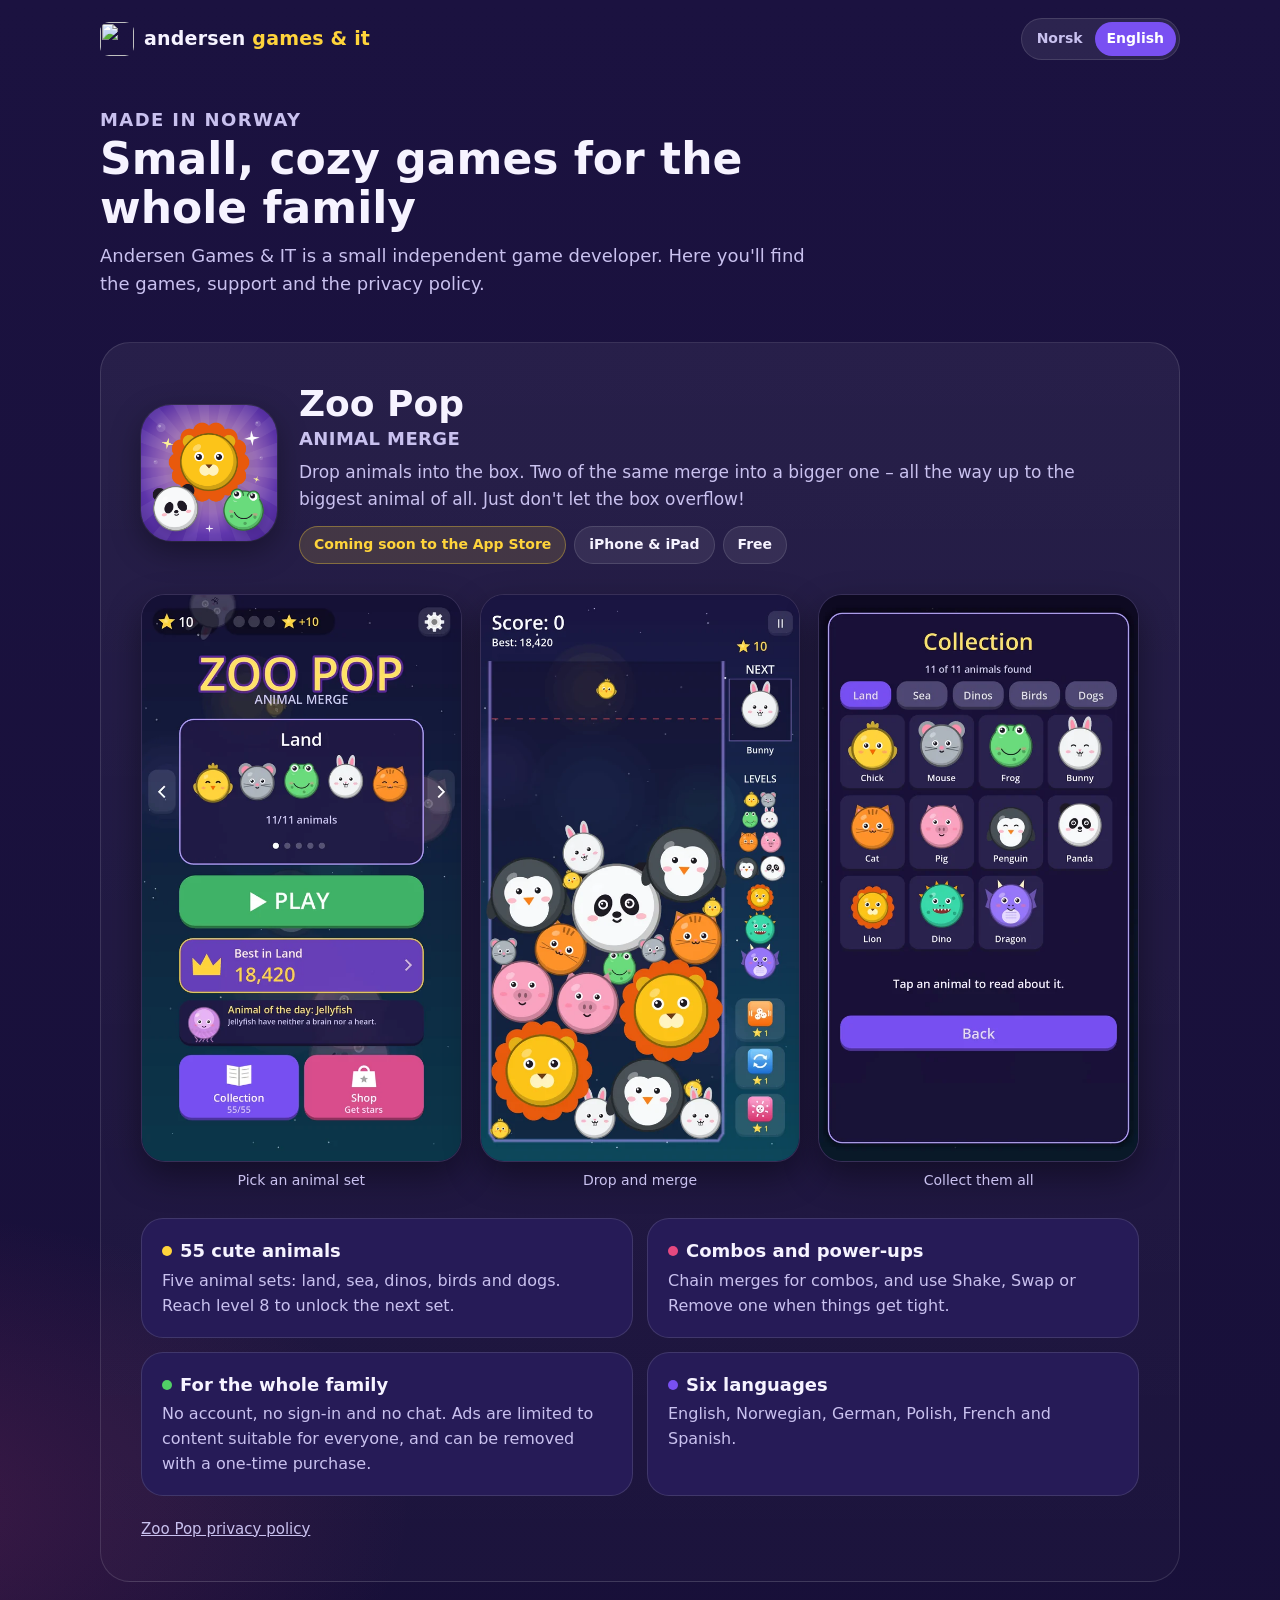
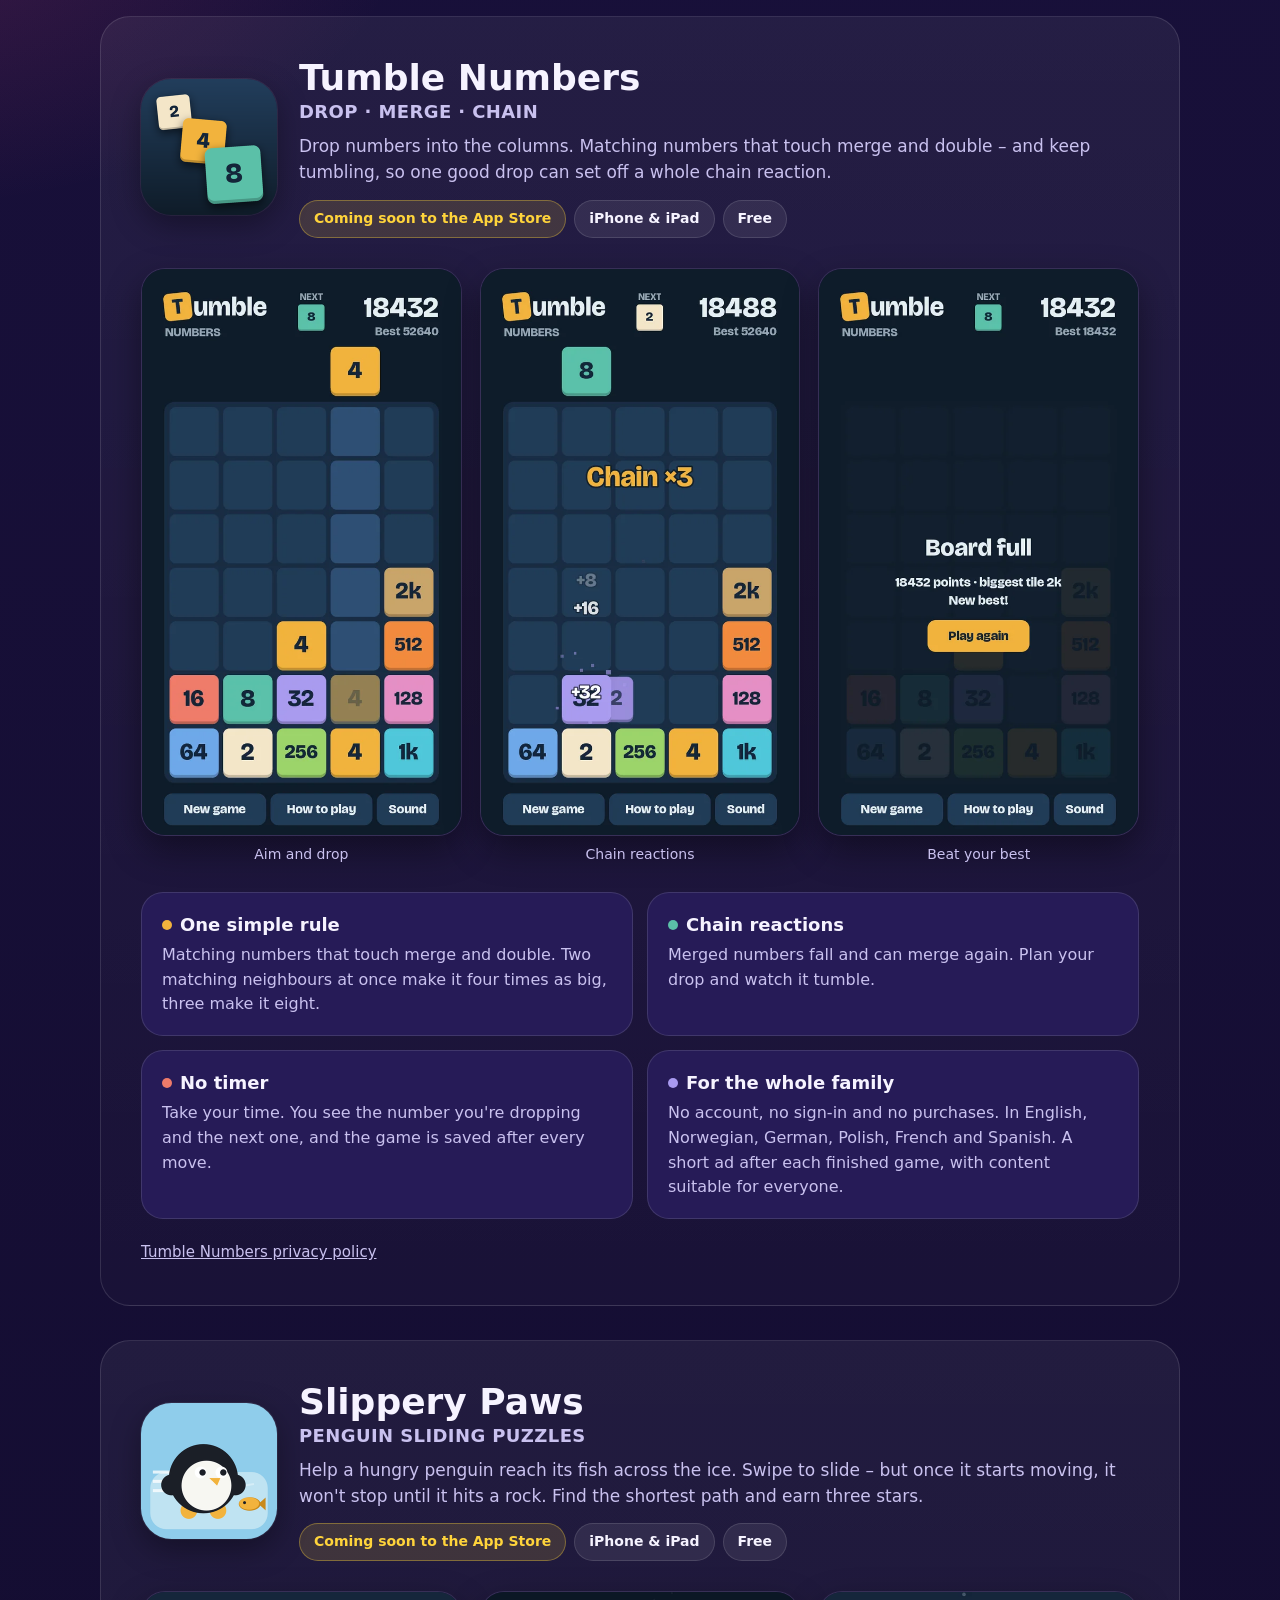
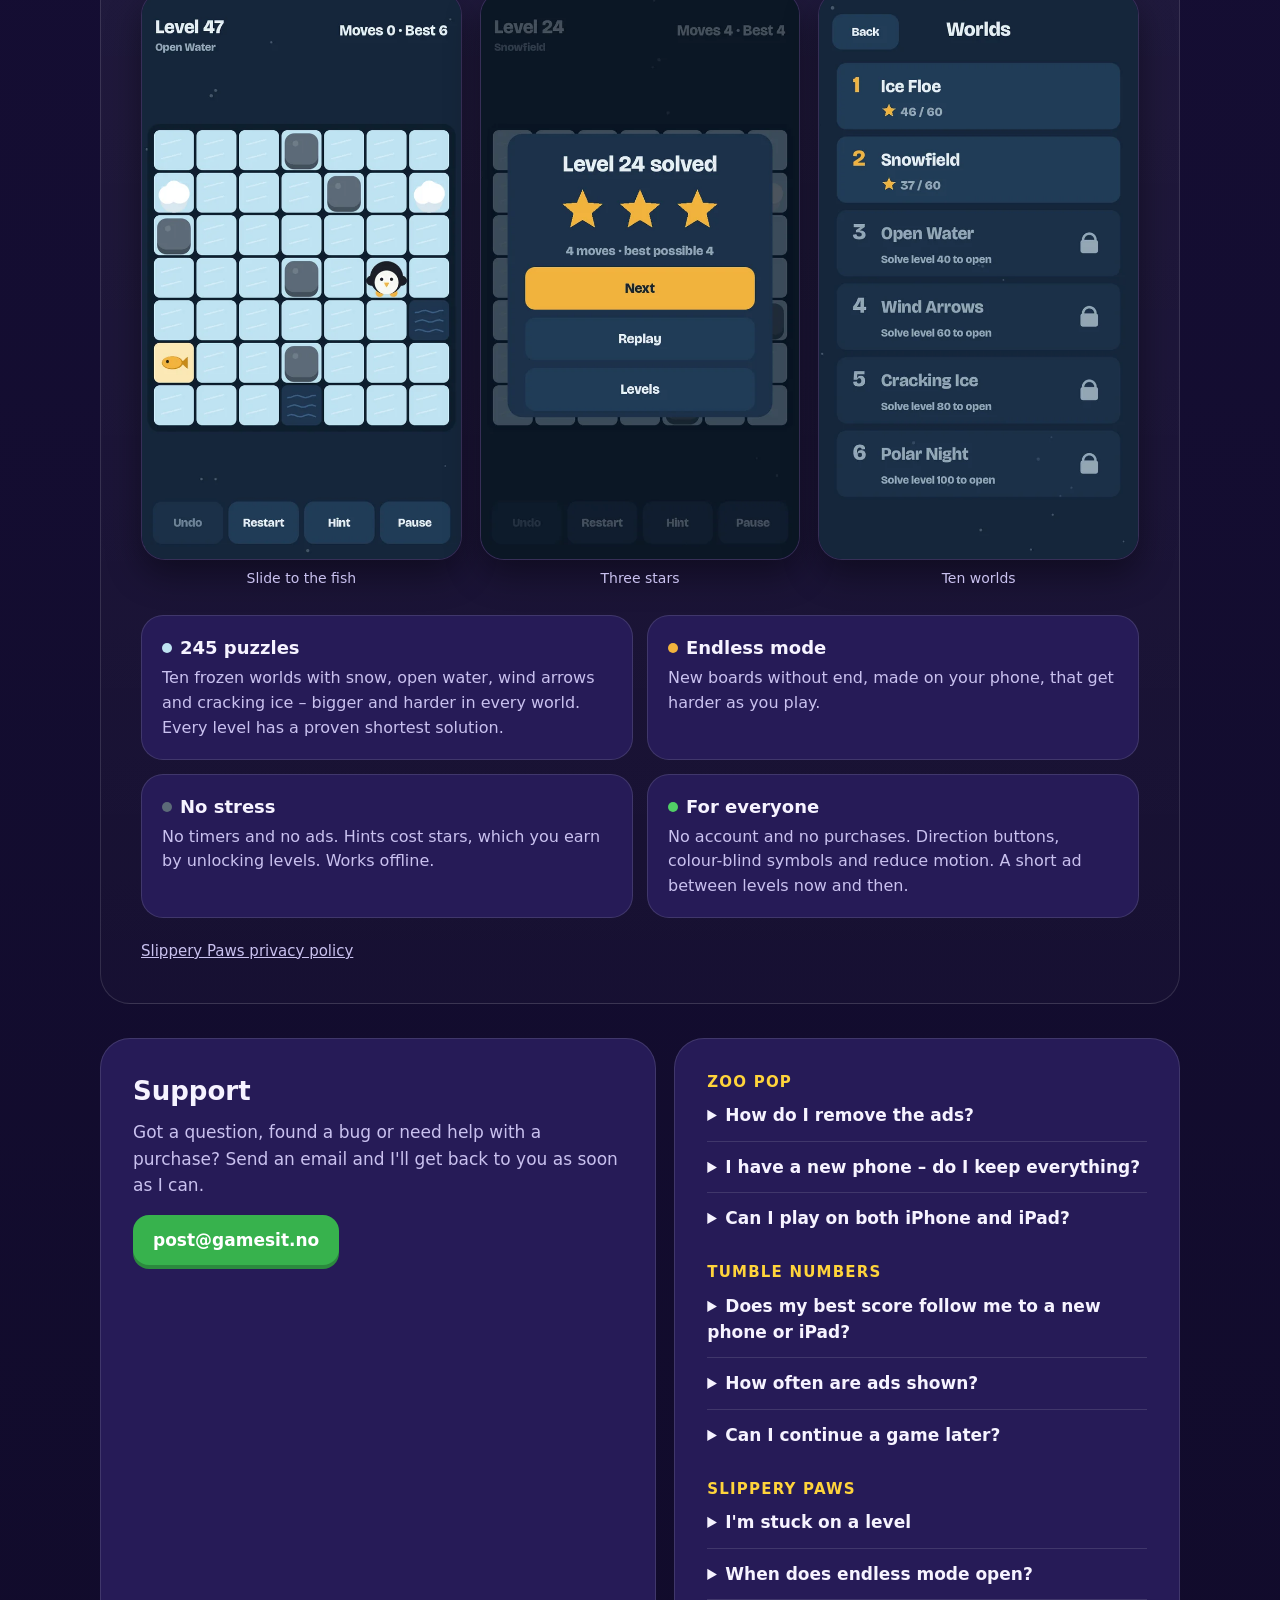
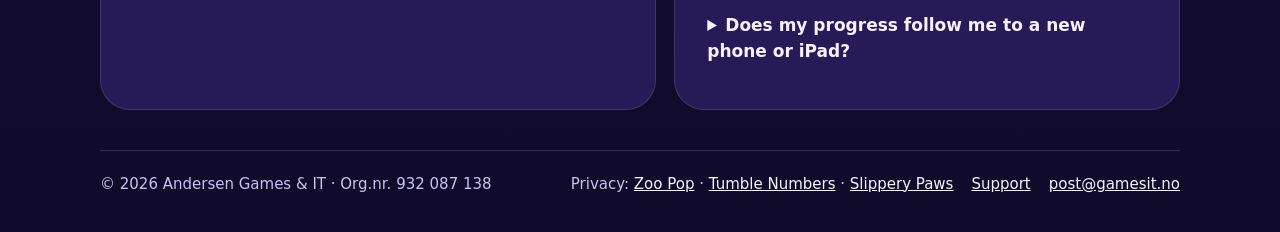
==== index.html @ 447c2767 "Firmainfo: Andersen Games & IT som ansvarlig, post@gamesit.no, logo på mobil Co-Authored-By: Claude " ====
<!doctype html>
<html lang="en">
<head>
  <meta charset="utf-8">
  <meta name="viewport" content="width=device-width, initial-scale=1">
  <title>Andersen Games &amp; IT – Zoo Pop, Tumble Numbers and Slippery Paws</title>
  <meta name="title-en" content="Andersen Games &amp; IT – Zoo Pop, Tumble Numbers and Slippery Paws">
  <meta name="title-nb" content="Andersen Games &amp; IT – Zoo Pop, Tumble Numbers og Slippery Paws">
  <meta name="description" content="Andersen Games &amp; IT makes small, cozy games for the whole family: Zoo Pop: Animal Merge, Tumble Numbers and Slippery Paws.">
  <meta name="theme-color" content="#1b1240">
  <meta property="og:title" content="Andersen Games &amp; IT">
  <meta property="og:description" content="Small, cozy games for the whole family: Zoo Pop, Tumble Numbers and Slippery Paws.">
  <meta property="og:image" content="https://play.gamesit.no/img/zoopop-icon.png">
  <meta property="og:url" content="https://play.gamesit.no/">
  <link rel="icon" type="image/png" href="img/favicon.png">
  <link rel="apple-touch-icon" href="img/apple-touch-icon.png">
  <link rel="stylesheet" href="assets/site.css">
  <script src="assets/lang.js"></script>
</head>
<body>
  <div class="wrap">
    <header class="top">
      <a class="brand" href="./">
        <img src="img/favicon.png" alt="" width="34" height="34">
        <span>andersen <b>games &amp; it</b></span>
      </a>
      <div class="langs" role="group" aria-label="Language / Språk">
        <button type="button" data-set-lang="nb" aria-pressed="false" lang="nb">Norsk</button>
        <button type="button" data-set-lang="en" aria-pressed="false" lang="en">English</button>
      </div>
    </header>

    <main>
      <section class="intro">
        <div data-l="nb" lang="nb">
          <p class="eyebrow">Laget i Norge</p>
          <h1>Små, koselige spill for hele familien</h1>
          <p>Andersen Games &amp; IT er en liten, uavhengig spillutvikler. Her finner du spillene, brukerstøtte og personvernerklæringen.</p>
        </div>
        <div data-l="en" lang="en">
          <p class="eyebrow">Made in Norway</p>
          <h1>Small, cozy games for the whole family</h1>
          <p>Andersen Games &amp; IT is a small independent game developer. Here you'll find the games, support and the privacy policy.</p>
        </div>
      </section>

      <article class="game" id="zoopop" aria-labelledby="zoopop-title">
        <div class="game-head">
          <img class="app-icon" src="img/zoopop-icon.png" alt="Zoo Pop app icon" width="136" height="136">
          <div>
            <h2 id="zoopop-title">Zoo Pop<small>ANIMAL MERGE</small></h2>
            <p data-l="nb" lang="nb">Slipp dyrene ned i boksen. To like dyr smelter sammen til et større – helt opp til det største dyret av dem alle. Men pass på så boksen ikke blir full!</p>
            <p data-l="en" lang="en">Drop animals into the box. Two of the same merge into a bigger one – all the way up to the biggest animal of all. Just don't let the box overflow!</p>
            <div class="badges">
              <span class="badge" data-l="nb" lang="nb">Kommer snart på App Store</span>
              <span class="badge" data-l="en" lang="en">Coming soon to the App Store</span>
              <span class="badge soft">iPhone &amp; iPad</span>
              <span class="badge soft" data-l="nb" lang="nb">Gratis</span>
              <span class="badge soft" data-l="en" lang="en">Free</span>
            </div>
          </div>
        </div>

        <div class="shots">
          <figure>
            <img data-l="nb" src="img/zoopop-menu-nb.webp" alt="Hovedmenyen i Zoo Pop" width="600" height="1067" loading="lazy">
            <img data-l="en" src="img/zoopop-menu.webp" alt="Zoo Pop main menu" width="600" height="1067" loading="lazy">
            <figcaption><span data-l="nb" lang="nb">Velg dyresett</span><span data-l="en" lang="en">Pick an animal set</span></figcaption>
          </figure>
          <figure>
            <img data-l="nb" src="img/zoopop-play-nb.webp" alt="Zoo Pop: dyr som slås sammen i boksen" width="600" height="1067" loading="lazy">
            <img data-l="en" src="img/zoopop-play.webp" alt="Zoo Pop gameplay with merging animals" width="600" height="1067" loading="lazy">
            <figcaption><span data-l="nb" lang="nb">Slipp og slå sammen</span><span data-l="en" lang="en">Drop and merge</span></figcaption>
          </figure>
          <figure>
            <img data-l="nb" src="img/zoopop-collection-nb.webp" alt="Dyresamlingen i Zoo Pop" width="600" height="1067" loading="lazy">
            <img data-l="en" src="img/zoopop-collection.webp" alt="Zoo Pop animal collection" width="600" height="1067" loading="lazy">
            <figcaption><span data-l="nb" lang="nb">Samle alle dyrene</span><span data-l="en" lang="en">Collect them all</span></figcaption>
          </figure>
        </div>

        <div class="features">
          <div class="feature">
            <h3><span class="dot" style="background:#ffd43b"></span><span data-l="nb" lang="nb">55 søte dyr</span><span data-l="en" lang="en">55 cute animals</span></h3>
            <p data-l="nb" lang="nb">Fem dyresett: land, hav, dinoer, fugler og hunder. Lag nivå 8 for å låse opp neste sett.</p>
            <p data-l="en" lang="en">Five animal sets: land, sea, dinos, birds and dogs. Reach level 8 to unlock the next set.</p>
          </div>
          <div class="feature">
            <h3><span class="dot" style="background:#e64980"></span><span data-l="nb" lang="nb">Kombo og hjelpemidler</span><span data-l="en" lang="en">Combos and power-ups</span></h3>
            <p data-l="nb" lang="nb">Slå sammen flere dyr på rad for kombo, og bruk Rist, Bytt eller Fjern ett dyr når det blir trangt.</p>
            <p data-l="en" lang="en">Chain merges for combos, and use Shake, Swap or Remove one when things get tight.</p>
          </div>
          <div class="feature">
            <h3><span class="dot" style="background:#51cf66"></span><span data-l="nb" lang="nb">For hele familien</span><span data-l="en" lang="en">For the whole family</span></h3>
            <p data-l="nb" lang="nb">Ingen konto, ingen innlogging og ingen chat. Reklamen er begrenset til innhold som passer for alle, og kan fjernes med et engangskjøp.</p>
            <p data-l="en" lang="en">No account, no sign-in and no chat. Ads are limited to content suitable for everyone, and can be removed with a one-time purchase.</p>
          </div>
          <div class="feature">
            <h3><span class="dot" style="background:#7950f2"></span><span data-l="nb" lang="nb">Seks språk</span><span data-l="en" lang="en">Six languages</span></h3>
            <p data-l="nb" lang="nb">Norsk, engelsk, tysk, polsk, fransk og spansk.</p>
            <p data-l="en" lang="en">English, Norwegian, German, Polish, French and Spanish.</p>
          </div>
        </div>
        <p class="game-links">
          <a href="zoopop/personvern.html"><span data-l="nb" lang="nb">Personvern for Zoo Pop</span><span data-l="en" lang="en">Zoo Pop privacy policy</span></a>
        </p>
      </article>

      <article class="game" id="tumble-numbers" aria-labelledby="tumble-title">
        <div class="game-head">
          <img class="app-icon" src="img/tumble-numbers-icon.png" alt="Tumble Numbers app icon" width="136" height="136">
          <div>
            <h2 id="tumble-title">Tumble Numbers<small>DROP · MERGE · CHAIN</small></h2>
            <p data-l="nb" lang="nb">Slipp tall ned i kolonnene. Like tall som havner inntil hverandre, slår seg sammen og dobles – og faller videre, så ett godt slipp kan sette i gang en hel kjedereaksjon.</p>
            <p data-l="en" lang="en">Drop numbers into the columns. Matching numbers that touch merge and double – and keep tumbling, so one good drop can set off a whole chain reaction.</p>
            <div class="badges">
              <span class="badge" data-l="nb" lang="nb">Kommer snart på App Store</span>
              <span class="badge" data-l="en" lang="en">Coming soon to the App Store</span>
              <span class="badge soft">iPhone &amp; iPad</span>
              <span class="badge soft" data-l="nb" lang="nb">Gratis</span>
              <span class="badge soft" data-l="en" lang="en">Free</span>
            </div>
          </div>
        </div>

        <div class="shots">
          <figure>
            <img src="img/tumble-numbers-play.webp" alt="Tumble Numbers: the number above the board and where it will land" width="600" height="1067" loading="lazy">
            <figcaption><span data-l="nb" lang="nb">Sikt og slipp</span><span data-l="en" lang="en">Aim and drop</span></figcaption>
          </figure>
          <figure>
            <img src="img/tumble-numbers-chain.webp" alt="Tumble Numbers: a chain reaction" width="600" height="1067" loading="lazy">
            <figcaption><span data-l="nb" lang="nb">Kjedereaksjoner</span><span data-l="en" lang="en">Chain reactions</span></figcaption>
          </figure>
          <figure>
            <img src="img/tumble-numbers-over.webp" alt="Tumble Numbers: board full and a new best score" width="600" height="1067" loading="lazy">
            <figcaption><span data-l="nb" lang="nb">Slå rekorden</span><span data-l="en" lang="en">Beat your best</span></figcaption>
          </figure>
        </div>

        <div class="features">
          <div class="feature">
            <h3><span class="dot" style="background:#f2b33d"></span><span data-l="nb" lang="nb">Én enkel regel</span><span data-l="en" lang="en">One simple rule</span></h3>
            <p data-l="nb" lang="nb">Like tall som møtes, slås sammen og dobles. To like naboer på én gang gir fire ganger så mye, tre gir åtte.</p>
            <p data-l="en" lang="en">Matching numbers that touch merge and double. Two matching neighbours at once make it four times as big, three make it eight.</p>
          </div>
          <div class="feature">
            <h3><span class="dot" style="background:#5bc0a8"></span><span data-l="nb" lang="nb">Kjedereaksjoner</span><span data-l="en" lang="en">Chain reactions</span></h3>
            <p data-l="nb" lang="nb">Sammenslåtte tall faller ned og kan slå seg sammen igjen. Planlegg slippet, og se det tumle.</p>
            <p data-l="en" lang="en">Merged numbers fall and can merge again. Plan your drop and watch it tumble.</p>
          </div>
          <div class="feature">
            <h3><span class="dot" style="background:#ee7b6a"></span><span data-l="nb" lang="nb">Ingen klokke</span><span data-l="en" lang="en">No timer</span></h3>
            <p data-l="nb" lang="nb">Tenk så lenge du vil. Du ser tallet du slipper og det neste, og spillet lagres etter hvert trekk.</p>
            <p data-l="en" lang="en">Take your time. You see the number you're dropping and the next one, and the game is saved after every move.</p>
          </div>
          <div class="feature">
            <h3><span class="dot" style="background:#a99af0"></span><span data-l="nb" lang="nb">For hele familien</span><span data-l="en" lang="en">For the whole family</span></h3>
            <p data-l="nb" lang="nb">Ingen konto, ingen innlogging og ingen kjøp. På norsk, engelsk, tysk, polsk, fransk og spansk. En kort reklame etter hvert ferdige spill, med innhold som passer for alle.</p>
            <p data-l="en" lang="en">No account, no sign-in and no purchases. In English, Norwegian, German, Polish, French and Spanish. A short ad after each finished game, with content suitable for everyone.</p>
          </div>
        </div>
        <p class="game-links">
          <a href="tumble-numbers/personvern.html"><span data-l="nb" lang="nb">Personvern for Tumble Numbers</span><span data-l="en" lang="en">Tumble Numbers privacy policy</span></a>
        </p>
      </article>

      <article class="game" id="slippery-paws" aria-labelledby="slippery-title">
        <div class="game-head">
          <img class="app-icon" src="img/slippery-paws-icon.png" alt="Slippery Paws app icon" width="136" height="136">
          <div>
            <h2 id="slippery-title">Slippery Paws<small>PENGUIN SLIDING PUZZLES</small></h2>
            <p data-l="nb" lang="nb">Hjelp en sulten pingvin fram til fisken over isen. Sveip for å gli – men når pingvinen først er i gang, stopper den ikke før den treffer en stein. Finn den korteste veien og få tre stjerner.</p>
            <p data-l="en" lang="en">Help a hungry penguin reach its fish across the ice. Swipe to slide – but once it starts moving, it won't stop until it hits a rock. Find the shortest path and earn three stars.</p>
            <div class="badges">
              <span class="badge" data-l="nb" lang="nb">Kommer snart på App Store</span>
              <span class="badge" data-l="en" lang="en">Coming soon to the App Store</span>
              <span class="badge soft">iPhone &amp; iPad</span>
              <span class="badge soft" data-l="nb" lang="nb">Gratis</span>
              <span class="badge soft" data-l="en" lang="en">Free</span>
            </div>
          </div>
        </div>

        <div class="shots">
          <figure>
            <img src="img/slippery-paws-play.webp" alt="Slippery Paws: a level with open water and snow" width="600" height="1067" loading="lazy">
            <figcaption><span data-l="nb" lang="nb">Gli til fisken</span><span data-l="en" lang="en">Slide to the fish</span></figcaption>
          </figure>
          <figure>
            <img src="img/slippery-paws-solved.webp" alt="Slippery Paws: level solved with three stars" width="600" height="1067" loading="lazy">
            <figcaption><span data-l="nb" lang="nb">Tre stjerner</span><span data-l="en" lang="en">Three stars</span></figcaption>
          </figure>
          <figure>
            <img src="img/slippery-paws-worlds.webp" alt="Slippery Paws: ten frozen worlds" width="600" height="1067" loading="lazy">
            <figcaption><span data-l="nb" lang="nb">Ti verdener</span><span data-l="en" lang="en">Ten worlds</span></figcaption>
          </figure>
        </div>

        <div class="features">
          <div class="feature">
            <h3><span class="dot" style="background:#bfe3f2"></span><span data-l="nb" lang="nb">245 gåter</span><span data-l="en" lang="en">245 puzzles</span></h3>
            <p data-l="nb" lang="nb">Ti frosne verdener med snø, råk, vindpiler og sprukken is – større og vanskeligere for hver verden. Hvert nivå har en bevist korteste løsning.</p>
            <p data-l="en" lang="en">Ten frozen worlds with snow, open water, wind arrows and cracking ice – bigger and harder in every world. Every level has a proven shortest solution.</p>
          </div>
          <div class="feature">
            <h3><span class="dot" style="background:#f2b33d"></span><span data-l="nb" lang="nb">Uendelig modus</span><span data-l="en" lang="en">Endless mode</span></h3>
            <p data-l="nb" lang="nb">Nye brett uten slutt, laget på telefonen, som blir vanskeligere jo mer du spiller.</p>
            <p data-l="en" lang="en">New boards without end, made on your phone, that get harder as you play.</p>
          </div>
          <div class="feature">
            <h3><span class="dot" style="background:#5c6b78"></span><span data-l="nb" lang="nb">Ingen stress</span><span data-l="en" lang="en">No stress</span></h3>
            <p data-l="nb" lang="nb">Ingen klokke og ingen reklame. Hint koster stjerner, som du får når du låser opp nivåer. Spillet virker uten nett.</p>
            <p data-l="en" lang="en">No timers and no ads. Hints cost stars, which you earn by unlocking levels. Works offline.</p>
          </div>
          <div class="feature">
            <h3><span class="dot" style="background:#51cf66"></span><span data-l="nb" lang="nb">For alle</span><span data-l="en" lang="en">For everyone</span></h3>
            <p data-l="nb" lang="nb">Ingen konto og ingen kjøp. Retningsknapper, fargeblind-symboler og redusert bevegelse. En kort reklame mellom nivåene innimellom.</p>
            <p data-l="en" lang="en">No account and no purchases. Direction buttons, colour-blind symbols and reduce motion. A short ad between levels now and then.</p>
          </div>
        </div>
        <p class="game-links">
          <a href="slippery-paws/personvern.html"><span data-l="nb" lang="nb">Personvern for Slippery Paws</span><span data-l="en" lang="en">Slippery Paws privacy policy</span></a>
        </p>
      </article>

      <section class="support" id="support" aria-labelledby="support-title">
        <div>
          <h2 id="support-title"><span data-l="nb" lang="nb">Brukerstøtte</span><span data-l="en" lang="en">Support</span></h2>
          <p data-l="nb" lang="nb">Har du spørsmål, funnet en feil eller trenger hjelp med et kjøp? Send en e-post, så svarer jeg så fort jeg kan.</p>
          <p data-l="en" lang="en">Got a question, found a bug or need help with a purchase? Send an email and I'll get back to you as soon as I can.</p>
          <a class="btn" href="mailto:post@gamesit.no">post@gamesit.no</a>
        </div>
        <div>
          <div data-l="nb" lang="nb">
            <div class="faq-group">
            <h3>Zoo Pop</h3>
            <details>
              <summary>Hvordan fjerner jeg reklamen?</summary>
              <p>Kjøp «Fjern reklame» i butikken eller under Innstillinger (tannhjulet). Det er et engangskjøp som gjelder for alltid.</p>
            </details>
            <details>
              <summary>Jeg har ny telefon – får jeg med meg alt?</summary>
              <p>Ja, hvis du er logget inn med samme Apple-konto og iCloud. Rekorder, stjerner, dyr, hatter og rammer hentes fra iCloud av seg selv, og «Fjern reklame» kommer tilbake automatisk. Mangler reklamekjøpet, trykk «Gjenopprett kjøp» under Innstillinger.</p>
            </details>
            <details>
              <summary>Kan jeg spille på både iPhone og iPad?</summary>
              <p>Ja. Fremgangen lagres på enheten og i din egen iCloud, så du har de samme rekordene, stjernene og dyrene på alle enhetene med samme Apple-konto. Under Innstillinger i spillet ser du om iCloud er på.</p>
            </details>
            </div>
            <div class="faq-group">
            <h3>Tumble Numbers</h3>
            <details>
              <summary>Følger rekorden med til en ny telefon eller iPad?</summary>
              <p>Nei. Rekorden lagres bare på enheten du spiller på, så iPhone og iPad har hver sin rekord, og den forsvinner hvis du sletter appen.</p>
            </details>
            <details>
              <summary>Hvor ofte kommer det reklame?</summary>
              <p>Etter hvert ferdige spill. Avbryter du et spill for å starte et nytt, kommer reklame bare hvis det er minst 6 minutter siden forrige. Varer et spill i over 30 minutter, kommer én kort reklamepause som varsles først. Ellers aldri mens du spiller. Spillet har ingen kjøp, heller ikke for å fjerne reklamen.</p>
            </details>
            <details>
              <summary>Kan jeg fortsette et spill senere?</summary>
              <p>Ja. Spillet lagres etter hvert trekk og når du legger bort appen, og fortsetter der du slapp neste gang du åpner den.</p>
            </details>
            </div>
            <div class="faq-group">
            <h3>Slippery Paws</h3>
            <details>
              <summary>Jeg står fast på et nivå</summary>
              <p>Trykk «Hint» – det viser neste trekk på den korteste veien og koster én stjerne. Du får 3 stjerner for hvert nivå du låser opp, og kan kjøpe flere. Sier hintet «Try restarting», har sprukken is stengt veien: trykk «Restart» (da trekkes ingen stjerne).</p>
            </details>
            <details>
              <summary>Når åpner uendelig modus?</summary>
              <p>Etter at du har løst nivå 10.</p>
            </details>
            <details>
              <summary>Følger fremdriften med til en ny telefon eller iPad?</summary>
              <p>Ja, når du er logget inn i iCloud med samme Apple-konto: løste nivåer og stjernene (også kjøpte) følger med.</p>
            </details>
            </div>
          </div>
          <div data-l="en" lang="en">
            <div class="faq-group">
            <h3>Zoo Pop</h3>
            <details>
              <summary>How do I remove the ads?</summary>
              <p>Buy “Remove ads” in the shop or under Settings (the gear). It's a one-time purchase that lasts forever.</p>
            </details>
            <details>
              <summary>I have a new phone – do I keep everything?</summary>
              <p>Yes, as long as you're signed in with the same Apple Account and iCloud. Your scores, stars, animals, hats and frames come back from iCloud automatically, and “Remove ads” is restored by itself. If the ad purchase is missing, tap “Restore purchases” under Settings.</p>
            </details>
            <details>
              <summary>Can I play on both iPhone and iPad?</summary>
              <p>Yes. Your progress is saved on the device and in your own iCloud, so you have the same scores, stars and animals on every device with the same Apple Account. Settings in the game shows whether iCloud is on.</p>
            </details>
            </div>
            <div class="faq-group">
            <h3>Tumble Numbers</h3>
            <details>
              <summary>Does my best score follow me to a new phone or iPad?</summary>
              <p>No. The best score is stored only on the device you play on, so iPhone and iPad each have their own, and it's gone if you delete the app.</p>
            </details>
            <details>
              <summary>How often are ads shown?</summary>
              <p>After each finished game. If you abandon a game to start a new one, an ad is shown only if the previous ad was at least 6 minutes ago. If a game lasts more than 30 minutes, there is one short ad break, announced first. Otherwise never while you play. The game has no purchases, including none to remove ads.</p>
            </details>
            <details>
              <summary>Can I continue a game later?</summary>
              <p>Yes. The game is saved after every move and when you leave the app, and continues where you left off next time.</p>
            </details>
            </div>
            <div class="faq-group">
            <h3>Slippery Paws</h3>
            <details>
              <summary>I'm stuck on a level</summary>
              <p>Tap “Hint” – it shows the next move on the shortest path and costs one star. You get 3 stars for every level you unlock, and you can buy more. If the hint says “Try restarting”, cracked ice has closed the way: tap “Restart” (no star is used).</p>
            </details>
            <details>
              <summary>When does endless mode open?</summary>
              <p>After you solve level 10.</p>
            </details>
            <details>
              <summary>Does my progress follow me to a new phone or iPad?</summary>
              <p>Yes, when you are signed in to iCloud with the same Apple Account: solved levels and your stars (also bought ones) come along.</p>
            </details>
            </div>
          </div>
        </div>
      </section>
    </main>

    <footer class="foot">
      <span>© 2026 Andersen Games &amp; IT · Org.nr. 932 087 138</span>
      <nav aria-label="Footer">
        <span><span data-l="nb" lang="nb">Personvern:</span><span data-l="en" lang="en">Privacy:</span>
          <a href="zoopop/personvern.html">Zoo Pop</a> ·
          <a href="tumble-numbers/personvern.html">Tumble Numbers</a> ·
          <a href="slippery-paws/personvern.html">Slippery Paws</a></span>
        <a href="#support"><span data-l="nb" lang="nb">Brukerstøtte</span><span data-l="en" lang="en">Support</span></a>
        <a href="mailto:post@gamesit.no">post@gamesit.no</a>
      </nav>
    </footer>
  </div>
</body>
</html>
---- assets/site.css ----
/* Eirikya Games – felles stil */
:root {
  --bg: #1b1240;
  --bg-deep: #110b2b;
  --card: #261b57;
  --card-hi: #30246a;
  --line: rgba(255, 255, 255, 0.12);
  --text: #f6f3ff;
  --muted: #c9c1ef;
  --yellow: #ffd43b;
  --green: #37b24d;
  --green-hi: #51cf66;
  --violet: #7950f2;
  --pink: #e64980;
  --paper: #fbfaff;
  --ink: #221a45;
  --ink-muted: #5b5480;
  --radius: 22px;
  --font: ui-rounded, "SF Pro Rounded", "Nunito", "Segoe UI", system-ui, -apple-system, Roboto, "Helvetica Neue", Arial, sans-serif;
}

* { box-sizing: border-box; }

html { -webkit-text-size-adjust: 100%; }

body {
  margin: 0;
  font-family: var(--font);
  font-size: 17px;
  line-height: 1.55;
  color: var(--text);
  background-color: var(--bg);
  background-image:
    radial-gradient(1200px 600px at 85% -10%, rgba(121, 80, 242, 0.35), transparent 60%),
    radial-gradient(900px 500px at -10% 30%, rgba(230, 73, 128, 0.18), transparent 60%),
    linear-gradient(180deg, var(--bg) 0%, var(--bg-deep) 100%);
  min-height: 100vh;
}

a { color: var(--yellow); }
a:hover { text-decoration-thickness: 2px; }

img { max-width: 100%; height: auto; display: block; }

.wrap { width: min(1080px, 100% - 32px); margin-inline: auto; }

/* Språkbytte: uten JavaScript vises begge språk */
html[data-lang="en"] [data-l="nb"],
html[data-lang="nb"] [data-l="en"] { display: none !important; }

/* Topp */
.top {
  display: flex;
  align-items: center;
  justify-content: space-between;
  gap: 12px;
  padding: 18px 0;
}
.brand {
  display: inline-flex;
  align-items: center;
  gap: 10px;
  color: var(--text);
  text-decoration: none;
  font-weight: 800;
  font-size: 19px;
  letter-spacing: 0.2px;
}
.brand img { width: 34px; height: 34px; border-radius: 9px; }
.brand span { white-space: nowrap; }
.brand span b { color: var(--yellow); }

.langs {
  display: inline-flex;
  background: rgba(255, 255, 255, 0.08);
  border: 1px solid var(--line);
  border-radius: 999px;
  padding: 3px;
}
.langs button {
  font: inherit;
  font-size: 14px;
  font-weight: 700;
  color: var(--muted);
  background: none;
  border: 0;
  border-radius: 999px;
  padding: 6px 12px;
  cursor: pointer;
  min-height: 34px;
}
.langs button[aria-pressed="true"] { background: var(--violet); color: #fff; }
.langs button:focus-visible { outline: 2px solid var(--yellow); outline-offset: 2px; }

/* Forside */
.intro { padding: 28px 0 10px; max-width: 720px; }
.eyebrow {
  margin: 0 0 6px;
  color: var(--yellow);
  font-weight: 800;
  font-size: 14px;
  letter-spacing: 1.4px;
  text-transform: uppercase;
}
.intro h1 { margin: 0 0 10px; font-size: clamp(30px, 6vw, 44px); line-height: 1.12; }
.intro p { margin: 0; color: var(--muted); font-size: 18px; }

.game {
  margin: 34px 0 0;
  background: linear-gradient(180deg, rgba(255, 255, 255, 0.06), rgba(255, 255, 255, 0.02));
  border: 1px solid var(--line);
  border-radius: 30px;
  padding: clamp(20px, 4vw, 40px);
}
.game-head {
  display: grid;
  grid-template-columns: auto 1fr;
  gap: 22px;
  align-items: center;
}
.app-icon {
  width: clamp(96px, 18vw, 136px);
  aspect-ratio: 1;
  border-radius: 22.5%;
  box-shadow: 0 10px 30px rgba(0, 0, 0, 0.35), 0 0 0 1px rgba(255, 255, 255, 0.08);
}
.game h2 { margin: 0; font-size: clamp(26px, 4.6vw, 36px); line-height: 1.15; }
.game h2 small { display: block; color: var(--muted); font-size: 0.5em; font-weight: 700; letter-spacing: 0.4px; margin-top: 4px; }
.game-head p { margin: 10px 0 0; color: var(--muted); }

.badges { display: flex; flex-wrap: wrap; gap: 8px; margin-top: 14px; }
.badge {
  display: inline-flex;
  align-items: center;
  gap: 6px;
  padding: 7px 14px;
  border-radius: 999px;
  font-size: 14px;
  font-weight: 800;
  background: rgba(255, 212, 59, 0.14);
  color: var(--yellow);
  border: 1px solid rgba(255, 212, 59, 0.35);
}
.badge.soft { background: rgba(255, 255, 255, 0.08); color: var(--text); border-color: var(--line); }

.shots {
  display: grid;
  grid-template-columns: repeat(3, 1fr);
  gap: 18px;
  margin: 30px 0 6px;
}
.shots figure { margin: 0; }
.shots img {
  width: 100%;
  border-radius: 24px;
  border: 1px solid var(--line);
  box-shadow: 0 14px 34px rgba(0, 0, 0, 0.4);
  background: var(--bg);
}
.shots figcaption { text-align: center; color: var(--muted); font-size: 14px; margin-top: 8px; }

.features {
  display: grid;
  grid-template-columns: repeat(2, 1fr);
  gap: 14px;
  margin-top: 26px;
}
.feature {
  background: var(--card);
  border: 1px solid var(--line);
  border-radius: var(--radius);
  padding: 18px 20px;
}
.feature h3 { margin: 0 0 4px; font-size: 18px; }
.feature p { margin: 0; color: var(--muted); font-size: 16px; }
.dot { display: inline-block; width: 10px; height: 10px; border-radius: 50%; margin-right: 8px; vertical-align: 1px; }

.game-links { margin: 22px 0 0; font-size: 15px; }
.game-links a { color: var(--muted); }

/* Brukerstøtte */
.support {
  margin: 34px 0 0;
  display: grid;
  grid-template-columns: 1.1fr 1fr;
  gap: 18px;
}
.support > div {
  background: var(--card);
  border: 1px solid var(--line);
  border-radius: 30px;
  padding: clamp(20px, 4vw, 32px);
}
.support h2 { margin: 0 0 8px; font-size: 26px; }
.support p { margin: 0 0 16px; color: var(--muted); }
.btn {
  display: inline-flex;
  align-items: center;
  gap: 8px;
  min-height: 48px;
  padding: 12px 20px;
  border-radius: 16px;
  background: var(--green);
  color: #fff;
  font-weight: 800;
  text-decoration: none;
  box-shadow: 0 4px 0 #2b8a3e;
  word-break: break-all;
}
.btn:hover { background: var(--green-hi); }
.btn:focus-visible { outline: 3px solid var(--yellow); outline-offset: 3px; }

.faq-group + .faq-group { margin-top: 18px; }
.faq-group h3 { margin: 0 0 8px; font-size: 15px; letter-spacing: 1.2px; text-transform: uppercase; color: var(--yellow); }
details { border-top: 1px solid var(--line); padding: 12px 0; }
details:first-of-type { border-top: 0; padding-top: 0; }
summary { cursor: pointer; font-weight: 800; }
details p { margin: 8px 0 0; }

/* Bunn */
.foot {
  margin: 40px 0 0;
  padding: 22px 0 36px;
  border-top: 1px solid var(--line);
  color: var(--muted);
  font-size: 15px;
  display: flex;
  flex-wrap: wrap;
  gap: 8px 22px;
  justify-content: space-between;
}
.foot a { color: var(--text); }
.foot nav { display: flex; flex-wrap: wrap; gap: 8px 18px; }

/* Personvern */
.paper {
  background: var(--paper);
  color: var(--ink);
  border-radius: 30px;
  padding: clamp(22px, 5vw, 52px);
  margin: 18px auto 0;
  max-width: 820px;
  box-shadow: 0 20px 50px rgba(0, 0, 0, 0.35);
}
.paper a { color: #5f3dc4; }
.paper h1 { margin: 0 0 4px; font-size: clamp(24px, 6.4vw, 38px); line-height: 1.15; overflow-wrap: anywhere; hyphens: auto; }
.paper .updated { margin: 0 0 22px; color: var(--ink-muted); font-size: 15px; }
.paper h2 { margin: 30px 0 8px; font-size: 21px; }
.paper h3 { margin: 18px 0 6px; font-size: 17px; }
.paper p, .paper li { color: var(--ink); }
.paper ul { padding-left: 1.2em; }
.paper li { margin: 4px 0; }
.summary-box {
  background: #f1ecff;
  border: 1px solid #d9ceff;
  border-radius: 18px;
  padding: 16px 20px;
}
.summary-box h2 { margin-top: 0; }
.summary-box ul { margin: 0; }
.paper table { width: 100%; border-collapse: collapse; font-size: 15px; margin: 10px 0; }
.paper th, .paper td { text-align: left; padding: 8px 10px; border-bottom: 1px solid #e3def5; vertical-align: top; }
.paper th { background: #f4f1ff; }
.table-scroll { overflow-x: auto; }
.back { display: inline-block; margin: 6px 0 0; color: var(--muted); }
.paper .back { color: #5f3dc4; font-weight: 700; }

@media (max-width: 760px) {
  body { font-size: 16px; }
  .shots {
    grid-template-columns: repeat(3, 72%);
    overflow-x: auto;
    scroll-snap-type: x mandatory;
    padding-bottom: 8px;
    margin-inline: -4px;
    padding-inline: 4px;
  }
  .shots figure { scroll-snap-align: center; }
  .features { grid-template-columns: 1fr; }
  .support { grid-template-columns: 1fr; }
  .game-head { grid-template-columns: 1fr; text-align: left; }
}

@media (prefers-reduced-motion: no-preference) {
  .btn, .langs button { transition: background-color 0.15s ease; }
}

/* Lengre firmanavn i toppen: la det bryte over to linjer på smale skjermer */
.langs { flex-shrink: 0; }
@media (max-width: 480px) {
  .brand { font-size: 16px; min-width: 0; }
  .brand span { white-space: normal; line-height: 1.15; }
  .brand span b { white-space: nowrap; }
}
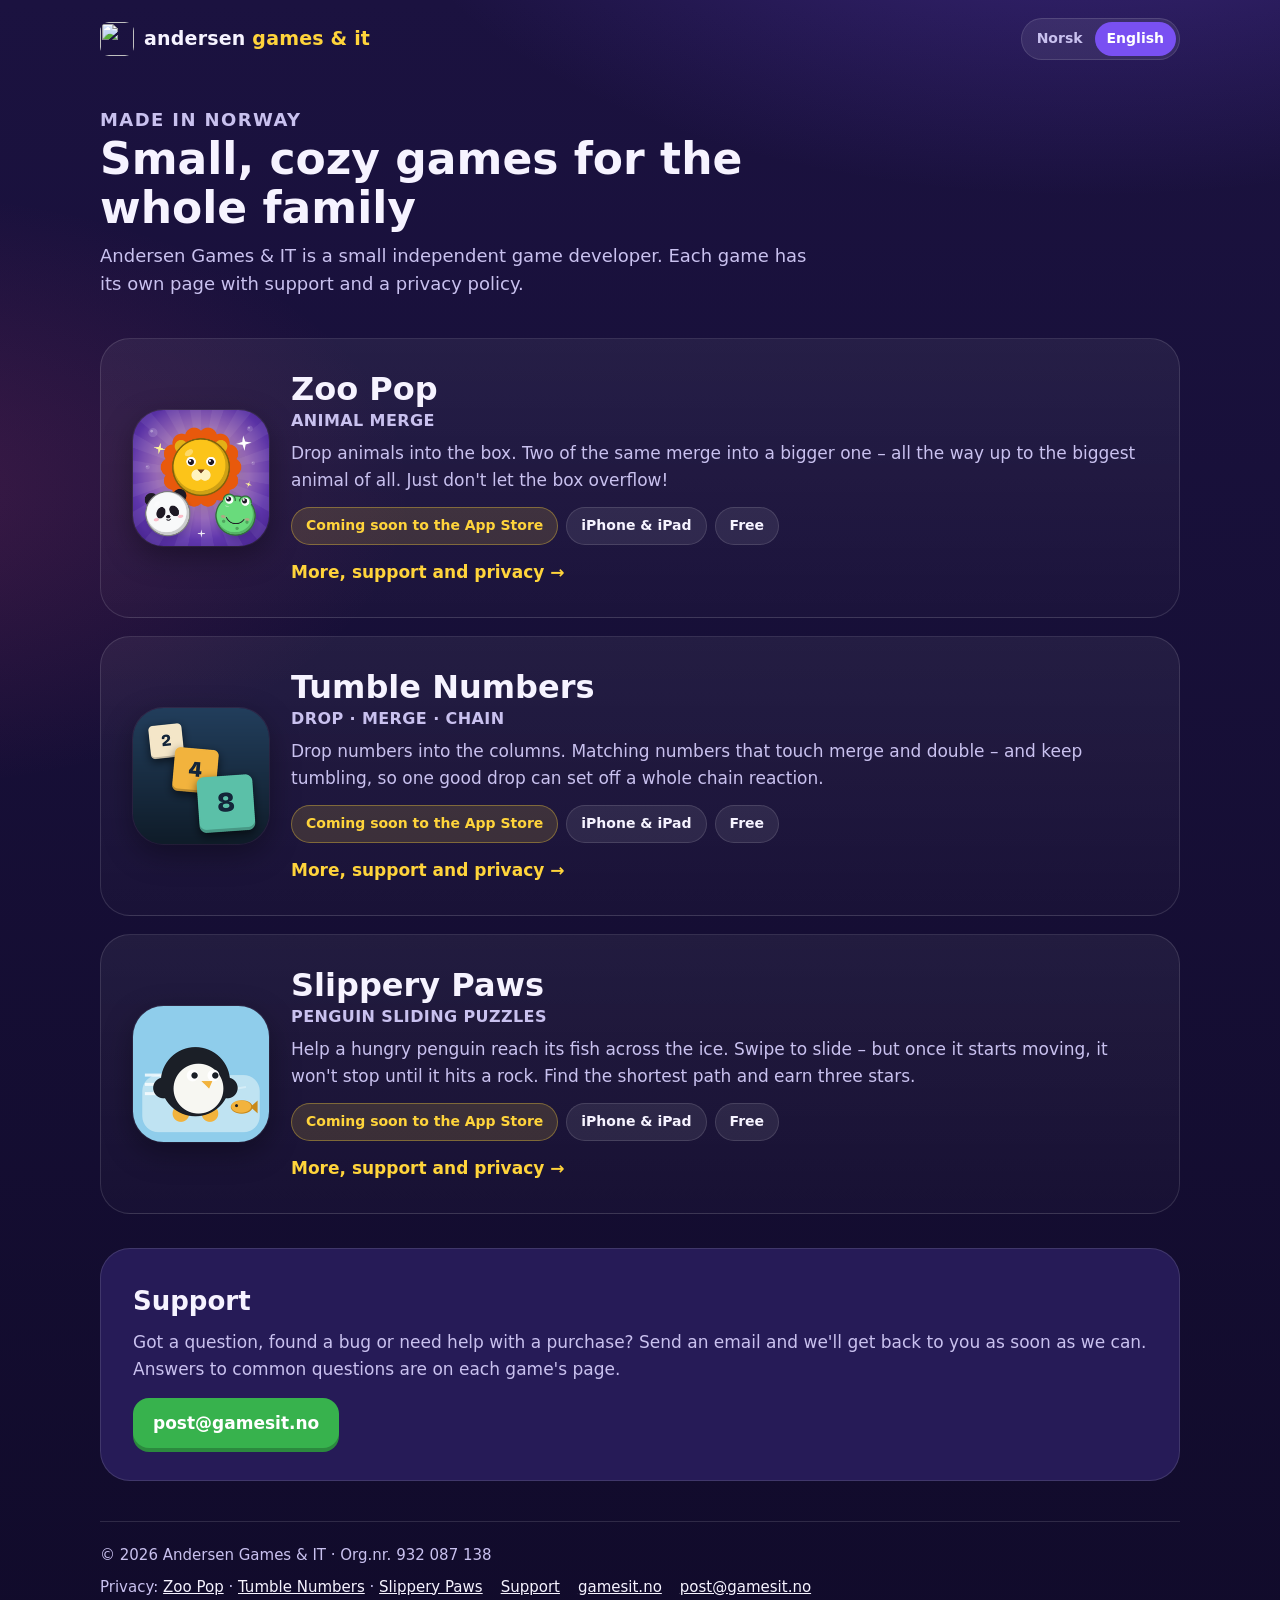
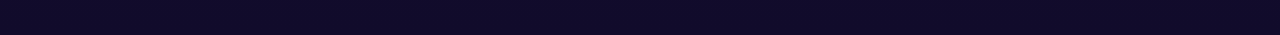
==== commit d01ea09e: "Egen side per spill med brukerstøtte, oversikt med kort på forsiden Co-Authored-By: Claude Opus 5.5 " ====
--- a/index.html
+++ b/index.html
@@ -12,10 +12,15 @@
   <meta property="og:description" content="Small, cozy games for the whole family: Zoo Pop, Tumble Numbers and Slippery Paws.">
   <meta property="og:image" content="https://play.gamesit.no/img/zoopop-icon.png">
   <meta property="og:url" content="https://play.gamesit.no/">
+  <link rel="canonical" href="https://play.gamesit.no/">
   <link rel="icon" type="image/png" href="img/favicon.png">
   <link rel="apple-touch-icon" href="img/apple-touch-icon.png">
   <link rel="stylesheet" href="assets/site.css">
   <script src="assets/lang.js"></script>
+  <script>
+    /* Gamle lenker som /#zoopop går til spillets egen side */
+    (function () { var h = location.hash.slice(1); if (["zoopop", "tumble-numbers", "slippery-paws"].indexOf(h) >= 0) location.replace(h + "/" + location.search); })();
+  </script>
 </head>
 <body>
   <div class="wrap">
@@ -35,20 +40,20 @@
         <div data-l="nb" lang="nb">
           <p class="eyebrow">Laget i Norge</p>
           <h1>Små, koselige spill for hele familien</h1>
-          <p>Andersen Games &amp; IT er en liten, uavhengig spillutvikler. Her finner du spillene, brukerstøtte og personvernerklæringen.</p>
+          <p>Andersen Games &amp; IT er en liten, uavhengig spillutvikler. Hvert spill har sin egen side med brukerstøtte og personvernerklæring.</p>
         </div>
         <div data-l="en" lang="en">
           <p class="eyebrow">Made in Norway</p>
           <h1>Small, cozy games for the whole family</h1>
-          <p>Andersen Games &amp; IT is a small independent game developer. Here you'll find the games, support and the privacy policy.</p>
+          <p>Andersen Games &amp; IT is a small independent game developer. Each game has its own page with support and a privacy policy.</p>
         </div>
       </section>
 
-      <article class="game" id="zoopop" aria-labelledby="zoopop-title">
-        <div class="game-head">
-          <img class="app-icon" src="img/zoopop-icon.png" alt="Zoo Pop app icon" width="136" height="136">
+      <section class="game-grid" aria-label="Spill / Games">
+        <a class="game-card" href="zoopop/">
+          <img class="app-icon" src="img/zoopop-icon.png" alt="" width="136" height="136" loading="lazy">
           <div>
-            <h2 id="zoopop-title">Zoo Pop<small>ANIMAL MERGE</small></h2>
+            <h2>Zoo Pop<small>ANIMAL MERGE</small></h2>
             <p data-l="nb" lang="nb">Slipp dyrene ned i boksen. To like dyr smelter sammen til et større – helt opp til det største dyret av dem alle. Men pass på så boksen ikke blir full!</p>
             <p data-l="en" lang="en">Drop animals into the box. Two of the same merge into a bigger one – all the way up to the biggest animal of all. Just don't let the box overflow!</p>
             <div class="badges">
@@ -58,59 +63,13 @@
               <span class="badge soft" data-l="nb" lang="nb">Gratis</span>
               <span class="badge soft" data-l="en" lang="en">Free</span>
             </div>
+            <span class="more"><span data-l="nb" lang="nb">Les mer, brukerstøtte og personvern →</span><span data-l="en" lang="en">More, support and privacy →</span></span>
           </div>
-        </div>
-
-        <div class="shots">
-          <figure>
-            <img data-l="nb" src="img/zoopop-menu-nb.webp" alt="Hovedmenyen i Zoo Pop" width="600" height="1067" loading="lazy">
-            <img data-l="en" src="img/zoopop-menu.webp" alt="Zoo Pop main menu" width="600" height="1067" loading="lazy">
-            <figcaption><span data-l="nb" lang="nb">Velg dyresett</span><span data-l="en" lang="en">Pick an animal set</span></figcaption>
-          </figure>
-          <figure>
-            <img data-l="nb" src="img/zoopop-play-nb.webp" alt="Zoo Pop: dyr som slås sammen i boksen" width="600" height="1067" loading="lazy">
-            <img data-l="en" src="img/zoopop-play.webp" alt="Zoo Pop gameplay with merging animals" width="600" height="1067" loading="lazy">
-            <figcaption><span data-l="nb" lang="nb">Slipp og slå sammen</span><span data-l="en" lang="en">Drop and merge</span></figcaption>
-          </figure>
-          <figure>
-            <img data-l="nb" src="img/zoopop-collection-nb.webp" alt="Dyresamlingen i Zoo Pop" width="600" height="1067" loading="lazy">
-            <img data-l="en" src="img/zoopop-collection.webp" alt="Zoo Pop animal collection" width="600" height="1067" loading="lazy">
-            <figcaption><span data-l="nb" lang="nb">Samle alle dyrene</span><span data-l="en" lang="en">Collect them all</span></figcaption>
-          </figure>
-        </div>
-
-        <div class="features">
-          <div class="feature">
-            <h3><span class="dot" style="background:#ffd43b"></span><span data-l="nb" lang="nb">55 søte dyr</span><span data-l="en" lang="en">55 cute animals</span></h3>
-            <p data-l="nb" lang="nb">Fem dyresett: land, hav, dinoer, fugler og hunder. Lag nivå 8 for å låse opp neste sett.</p>
-            <p data-l="en" lang="en">Five animal sets: land, sea, dinos, birds and dogs. Reach level 8 to unlock the next set.</p>
-          </div>
-          <div class="feature">
-            <h3><span class="dot" style="background:#e64980"></span><span data-l="nb" lang="nb">Kombo og hjelpemidler</span><span data-l="en" lang="en">Combos and power-ups</span></h3>
-            <p data-l="nb" lang="nb">Slå sammen flere dyr på rad for kombo, og bruk Rist, Bytt eller Fjern ett dyr når det blir trangt.</p>
-            <p data-l="en" lang="en">Chain merges for combos, and use Shake, Swap or Remove one when things get tight.</p>
-          </div>
-          <div class="feature">
-            <h3><span class="dot" style="background:#51cf66"></span><span data-l="nb" lang="nb">For hele familien</span><span data-l="en" lang="en">For the whole family</span></h3>
-            <p data-l="nb" lang="nb">Ingen konto, ingen innlogging og ingen chat. Reklamen er begrenset til innhold som passer for alle, og kan fjernes med et engangskjøp.</p>
-            <p data-l="en" lang="en">No account, no sign-in and no chat. Ads are limited to content suitable for everyone, and can be removed with a one-time purchase.</p>
-          </div>
-          <div class="feature">
-            <h3><span class="dot" style="background:#7950f2"></span><span data-l="nb" lang="nb">Seks språk</span><span data-l="en" lang="en">Six languages</span></h3>
-            <p data-l="nb" lang="nb">Norsk, engelsk, tysk, polsk, fransk og spansk.</p>
-            <p data-l="en" lang="en">English, Norwegian, German, Polish, French and Spanish.</p>
-          </div>
-        </div>
-        <p class="game-links">
-          <a href="zoopop/personvern.html"><span data-l="nb" lang="nb">Personvern for Zoo Pop</span><span data-l="en" lang="en">Zoo Pop privacy policy</span></a>
-        </p>
-      </article>
-
-      <article class="game" id="tumble-numbers" aria-labelledby="tumble-title">
-        <div class="game-head">
-          <img class="app-icon" src="img/tumble-numbers-icon.png" alt="Tumble Numbers app icon" width="136" height="136">
+        </a>
+        <a class="game-card" href="tumble-numbers/">
+          <img class="app-icon" src="img/tumble-numbers-icon.png" alt="" width="136" height="136" loading="lazy">
           <div>
-            <h2 id="tumble-title">Tumble Numbers<small>DROP · MERGE · CHAIN</small></h2>
+            <h2>Tumble Numbers<small>DROP · MERGE · CHAIN</small></h2>
             <p data-l="nb" lang="nb">Slipp tall ned i kolonnene. Like tall som havner inntil hverandre, slår seg sammen og dobles – og faller videre, så ett godt slipp kan sette i gang en hel kjedereaksjon.</p>
             <p data-l="en" lang="en">Drop numbers into the columns. Matching numbers that touch merge and double – and keep tumbling, so one good drop can set off a whole chain reaction.</p>
             <div class="badges">
@@ -120,56 +79,13 @@
               <span class="badge soft" data-l="nb" lang="nb">Gratis</span>
               <span class="badge soft" data-l="en" lang="en">Free</span>
             </div>
+            <span class="more"><span data-l="nb" lang="nb">Les mer, brukerstøtte og personvern →</span><span data-l="en" lang="en">More, support and privacy →</span></span>
           </div>
-        </div>
-
-        <div class="shots">
-          <figure>
-            <img src="img/tumble-numbers-play.webp" alt="Tumble Numbers: the number above the board and where it will land" width="600" height="1067" loading="lazy">
-            <figcaption><span data-l="nb" lang="nb">Sikt og slipp</span><span data-l="en" lang="en">Aim and drop</span></figcaption>
-          </figure>
-          <figure>
-            <img src="img/tumble-numbers-chain.webp" alt="Tumble Numbers: a chain reaction" width="600" height="1067" loading="lazy">
-            <figcaption><span data-l="nb" lang="nb">Kjedereaksjoner</span><span data-l="en" lang="en">Chain reactions</span></figcaption>
-          </figure>
-          <figure>
-            <img src="img/tumble-numbers-over.webp" alt="Tumble Numbers: board full and a new best score" width="600" height="1067" loading="lazy">
-            <figcaption><span data-l="nb" lang="nb">Slå rekorden</span><span data-l="en" lang="en">Beat your best</span></figcaption>
-          </figure>
-        </div>
-
-        <div class="features">
-          <div class="feature">
-            <h3><span class="dot" style="background:#f2b33d"></span><span data-l="nb" lang="nb">Én enkel regel</span><span data-l="en" lang="en">One simple rule</span></h3>
-            <p data-l="nb" lang="nb">Like tall som møtes, slås sammen og dobles. To like naboer på én gang gir fire ganger så mye, tre gir åtte.</p>
-            <p data-l="en" lang="en">Matching numbers that touch merge and double. Two matching neighbours at once make it four times as big, three make it eight.</p>
-          </div>
-          <div class="feature">
-            <h3><span class="dot" style="background:#5bc0a8"></span><span data-l="nb" lang="nb">Kjedereaksjoner</span><span data-l="en" lang="en">Chain reactions</span></h3>
-            <p data-l="nb" lang="nb">Sammenslåtte tall faller ned og kan slå seg sammen igjen. Planlegg slippet, og se det tumle.</p>
-            <p data-l="en" lang="en">Merged numbers fall and can merge again. Plan your drop and watch it tumble.</p>
-          </div>
-          <div class="feature">
-            <h3><span class="dot" style="background:#ee7b6a"></span><span data-l="nb" lang="nb">Ingen klokke</span><span data-l="en" lang="en">No timer</span></h3>
-            <p data-l="nb" lang="nb">Tenk så lenge du vil. Du ser tallet du slipper og det neste, og spillet lagres etter hvert trekk.</p>
-            <p data-l="en" lang="en">Take your time. You see the number you're dropping and the next one, and the game is saved after every move.</p>
-          </div>
-          <div class="feature">
-            <h3><span class="dot" style="background:#a99af0"></span><span data-l="nb" lang="nb">For hele familien</span><span data-l="en" lang="en">For the whole family</span></h3>
-            <p data-l="nb" lang="nb">Ingen konto, ingen innlogging og ingen kjøp. På norsk, engelsk, tysk, polsk, fransk og spansk. En kort reklame etter hvert ferdige spill, med innhold som passer for alle.</p>
-            <p data-l="en" lang="en">No account, no sign-in and no purchases. In English, Norwegian, German, Polish, French and Spanish. A short ad after each finished game, with content suitable for everyone.</p>
-          </div>
-        </div>
-        <p class="game-links">
-          <a href="tumble-numbers/personvern.html"><span data-l="nb" lang="nb">Personvern for Tumble Numbers</span><span data-l="en" lang="en">Tumble Numbers privacy policy</span></a>
-        </p>
-      </article>
-
-      <article class="game" id="slippery-paws" aria-labelledby="slippery-title">
-        <div class="game-head">
-          <img class="app-icon" src="img/slippery-paws-icon.png" alt="Slippery Paws app icon" width="136" height="136">
+        </a>
+        <a class="game-card" href="slippery-paws/">
+          <img class="app-icon" src="img/slippery-paws-icon.png" alt="" width="136" height="136" loading="lazy">
           <div>
-            <h2 id="slippery-title">Slippery Paws<small>PENGUIN SLIDING PUZZLES</small></h2>
+            <h2>Slippery Paws<small>PENGUIN SLIDING PUZZLES</small></h2>
             <p data-l="nb" lang="nb">Hjelp en sulten pingvin fram til fisken over isen. Sveip for å gli – men når pingvinen først er i gang, stopper den ikke før den treffer en stein. Finn den korteste veien og få tre stjerner.</p>
             <p data-l="en" lang="en">Help a hungry penguin reach its fish across the ice. Swipe to slide – but once it starts moving, it won't stop until it hits a rock. Find the shortest path and earn three stars.</p>
             <div class="badges">
@@ -179,153 +95,17 @@
               <span class="badge soft" data-l="nb" lang="nb">Gratis</span>
               <span class="badge soft" data-l="en" lang="en">Free</span>
             </div>
+            <span class="more"><span data-l="nb" lang="nb">Les mer, brukerstøtte og personvern →</span><span data-l="en" lang="en">More, support and privacy →</span></span>
           </div>
-        </div>
+        </a>
+      </section>
 
-        <div class="shots">
-          <figure>
-            <img src="img/slippery-paws-play.webp" alt="Slippery Paws: a level with open water and snow" width="600" height="1067" loading="lazy">
-            <figcaption><span data-l="nb" lang="nb">Gli til fisken</span><span data-l="en" lang="en">Slide to the fish</span></figcaption>
-          </figure>
-          <figure>
-            <img src="img/slippery-paws-solved.webp" alt="Slippery Paws: level solved with three stars" width="600" height="1067" loading="lazy">
-            <figcaption><span data-l="nb" lang="nb">Tre stjerner</span><span data-l="en" lang="en">Three stars</span></figcaption>
-          </figure>
-          <figure>
-            <img src="img/slippery-paws-worlds.webp" alt="Slippery Paws: ten frozen worlds" width="600" height="1067" loading="lazy">
-            <figcaption><span data-l="nb" lang="nb">Ti verdener</span><span data-l="en" lang="en">Ten worlds</span></figcaption>
-          </figure>
-        </div>
-
-        <div class="features">
-          <div class="feature">
-            <h3><span class="dot" style="background:#bfe3f2"></span><span data-l="nb" lang="nb">245 gåter</span><span data-l="en" lang="en">245 puzzles</span></h3>
-            <p data-l="nb" lang="nb">Ti frosne verdener med snø, råk, vindpiler og sprukken is – større og vanskeligere for hver verden. Hvert nivå har en bevist korteste løsning.</p>
-            <p data-l="en" lang="en">Ten frozen worlds with snow, open water, wind arrows and cracking ice – bigger and harder in every world. Every level has a proven shortest solution.</p>
-          </div>
-          <div class="feature">
-            <h3><span class="dot" style="background:#f2b33d"></span><span data-l="nb" lang="nb">Uendelig modus</span><span data-l="en" lang="en">Endless mode</span></h3>
-            <p data-l="nb" lang="nb">Nye brett uten slutt, laget på telefonen, som blir vanskeligere jo mer du spiller.</p>
-            <p data-l="en" lang="en">New boards without end, made on your phone, that get harder as you play.</p>
-          </div>
-          <div class="feature">
-            <h3><span class="dot" style="background:#5c6b78"></span><span data-l="nb" lang="nb">Ingen stress</span><span data-l="en" lang="en">No stress</span></h3>
-            <p data-l="nb" lang="nb">Ingen klokke og ingen reklame. Hint koster stjerner, som du får når du låser opp nivåer. Spillet virker uten nett.</p>
-            <p data-l="en" lang="en">No timers and no ads. Hints cost stars, which you earn by unlocking levels. Works offline.</p>
-          </div>
-          <div class="feature">
-            <h3><span class="dot" style="background:#51cf66"></span><span data-l="nb" lang="nb">For alle</span><span data-l="en" lang="en">For everyone</span></h3>
-            <p data-l="nb" lang="nb">Ingen konto og ingen kjøp. Retningsknapper, fargeblind-symboler og redusert bevegelse. En kort reklame mellom nivåene innimellom.</p>
-            <p data-l="en" lang="en">No account and no purchases. Direction buttons, colour-blind symbols and reduce motion. A short ad between levels now and then.</p>
-          </div>
-        </div>
-        <p class="game-links">
-          <a href="slippery-paws/personvern.html"><span data-l="nb" lang="nb">Personvern for Slippery Paws</span><span data-l="en" lang="en">Slippery Paws privacy policy</span></a>
-        </p>
-      </article>
-
-      <section class="support" id="support" aria-labelledby="support-title">
+      <section class="support support-single" id="support" aria-labelledby="support-title">
         <div>
           <h2 id="support-title"><span data-l="nb" lang="nb">Brukerstøtte</span><span data-l="en" lang="en">Support</span></h2>
-          <p data-l="nb" lang="nb">Har du spørsmål, funnet en feil eller trenger hjelp med et kjøp? Send en e-post, så svarer jeg så fort jeg kan.</p>
-          <p data-l="en" lang="en">Got a question, found a bug or need help with a purchase? Send an email and I'll get back to you as soon as I can.</p>
+          <p data-l="nb" lang="nb">Har du spørsmål, funnet en feil eller trenger hjelp med et kjøp? Send en e-post, så svarer vi så fort vi kan. Svar på vanlige spørsmål finner du på siden til hvert spill.</p>
+          <p data-l="en" lang="en">Got a question, found a bug or need help with a purchase? Send an email and we'll get back to you as soon as we can. Answers to common questions are on each game's page.</p>
           <a class="btn" href="mailto:post@gamesit.no">post@gamesit.no</a>
-        </div>
-        <div>
-          <div data-l="nb" lang="nb">
-            <div class="faq-group">
-            <h3>Zoo Pop</h3>
-            <details>
-              <summary>Hvordan fjerner jeg reklamen?</summary>
-              <p>Kjøp «Fjern reklame» i butikken eller under Innstillinger (tannhjulet). Det er et engangskjøp som gjelder for alltid.</p>
-            </details>
-            <details>
-              <summary>Jeg har ny telefon – får jeg med meg alt?</summary>
-              <p>Ja, hvis du er logget inn med samme Apple-konto og iCloud. Rekorder, stjerner, dyr, hatter og rammer hentes fra iCloud av seg selv, og «Fjern reklame» kommer tilbake automatisk. Mangler reklamekjøpet, trykk «Gjenopprett kjøp» under Innstillinger.</p>
-            </details>
-            <details>
-              <summary>Kan jeg spille på både iPhone og iPad?</summary>
-              <p>Ja. Fremgangen lagres på enheten og i din egen iCloud, så du har de samme rekordene, stjernene og dyrene på alle enhetene med samme Apple-konto. Under Innstillinger i spillet ser du om iCloud er på.</p>
-            </details>
-            </div>
-            <div class="faq-group">
-            <h3>Tumble Numbers</h3>
-            <details>
-              <summary>Følger rekorden med til en ny telefon eller iPad?</summary>
-              <p>Nei. Rekorden lagres bare på enheten du spiller på, så iPhone og iPad har hver sin rekord, og den forsvinner hvis du sletter appen.</p>
-            </details>
-            <details>
-              <summary>Hvor ofte kommer det reklame?</summary>
-              <p>Etter hvert ferdige spill. Avbryter du et spill for å starte et nytt, kommer reklame bare hvis det er minst 6 minutter siden forrige. Varer et spill i over 30 minutter, kommer én kort reklamepause som varsles først. Ellers aldri mens du spiller. Spillet har ingen kjøp, heller ikke for å fjerne reklamen.</p>
-            </details>
-            <details>
-              <summary>Kan jeg fortsette et spill senere?</summary>
-              <p>Ja. Spillet lagres etter hvert trekk og når du legger bort appen, og fortsetter der du slapp neste gang du åpner den.</p>
-            </details>
-            </div>
-            <div class="faq-group">
-            <h3>Slippery Paws</h3>
-            <details>
-              <summary>Jeg står fast på et nivå</summary>
-              <p>Trykk «Hint» – det viser neste trekk på den korteste veien og koster én stjerne. Du får 3 stjerner for hvert nivå du låser opp, og kan kjøpe flere. Sier hintet «Try restarting», har sprukken is stengt veien: trykk «Restart» (da trekkes ingen stjerne).</p>
-            </details>
-            <details>
-              <summary>Når åpner uendelig modus?</summary>
-              <p>Etter at du har løst nivå 10.</p>
-            </details>
-            <details>
-              <summary>Følger fremdriften med til en ny telefon eller iPad?</summary>
-              <p>Ja, når du er logget inn i iCloud med samme Apple-konto: løste nivåer og stjernene (også kjøpte) følger med.</p>
-            </details>
-            </div>
-          </div>
-          <div data-l="en" lang="en">
-            <div class="faq-group">
-            <h3>Zoo Pop</h3>
-            <details>
-              <summary>How do I remove the ads?</summary>
-              <p>Buy “Remove ads” in the shop or under Settings (the gear). It's a one-time purchase that lasts forever.</p>
-            </details>
-            <details>
-              <summary>I have a new phone – do I keep everything?</summary>
-              <p>Yes, as long as you're signed in with the same Apple Account and iCloud. Your scores, stars, animals, hats and frames come back from iCloud automatically, and “Remove ads” is restored by itself. If the ad purchase is missing, tap “Restore purchases” under Settings.</p>
-            </details>
-            <details>
-              <summary>Can I play on both iPhone and iPad?</summary>
-              <p>Yes. Your progress is saved on the device and in your own iCloud, so you have the same scores, stars and animals on every device with the same Apple Account. Settings in the game shows whether iCloud is on.</p>
-            </details>
-            </div>
-            <div class="faq-group">
-            <h3>Tumble Numbers</h3>
-            <details>
-              <summary>Does my best score follow me to a new phone or iPad?</summary>
-              <p>No. The best score is stored only on the device you play on, so iPhone and iPad each have their own, and it's gone if you delete the app.</p>
-            </details>
-            <details>
-              <summary>How often are ads shown?</summary>
-              <p>After each finished game. If you abandon a game to start a new one, an ad is shown only if the previous ad was at least 6 minutes ago. If a game lasts more than 30 minutes, there is one short ad break, announced first. Otherwise never while you play. The game has no purchases, including none to remove ads.</p>
-            </details>
-            <details>
-              <summary>Can I continue a game later?</summary>
-              <p>Yes. The game is saved after every move and when you leave the app, and continues where you left off next time.</p>
-            </details>
-            </div>
-            <div class="faq-group">
-            <h3>Slippery Paws</h3>
-            <details>
-              <summary>I'm stuck on a level</summary>
-              <p>Tap “Hint” – it shows the next move on the shortest path and costs one star. You get 3 stars for every level you unlock, and you can buy more. If the hint says “Try restarting”, cracked ice has closed the way: tap “Restart” (no star is used).</p>
-            </details>
-            <details>
-              <summary>When does endless mode open?</summary>
-              <p>After you solve level 10.</p>
-            </details>
-            <details>
-              <summary>Does my progress follow me to a new phone or iPad?</summary>
-              <p>Yes, when you are signed in to iCloud with the same Apple Account: solved levels and your stars (also bought ones) come along.</p>
-            </details>
-            </div>
-          </div>
         </div>
       </section>
     </main>
@@ -338,6 +118,7 @@
           <a href="tumble-numbers/personvern.html">Tumble Numbers</a> ·
           <a href="slippery-paws/personvern.html">Slippery Paws</a></span>
         <a href="#support"><span data-l="nb" lang="nb">Brukerstøtte</span><span data-l="en" lang="en">Support</span></a>
+        <a href="https://gamesit.no/">gamesit.no</a>
         <a href="mailto:post@gamesit.no">post@gamesit.no</a>
       </nav>
     </footer>
--- a/assets/site.css
+++ b/assets/site.css
@@ -1,4 +1,4 @@
-/* Eirikya Games – felles stil */
+/* Andersen Games & IT – felles stil for play.gamesit.no */
 :root {
   --bg: #1b1240;
   --bg-deep: #110b2b;
@@ -292,3 +292,32 @@
   .brand span { white-space: normal; line-height: 1.15; }
   .brand span b { white-space: nowrap; }
 }
+
+/* Oversikt: ett kort per spill */
+.game-grid { display: grid; gap: 18px; margin-top: 30px; }
+.game-card {
+  display: grid;
+  grid-template-columns: auto 1fr;
+  gap: 22px;
+  align-items: center;
+  background: linear-gradient(180deg, rgba(255, 255, 255, 0.06), rgba(255, 255, 255, 0.02));
+  border: 1px solid var(--line);
+  border-radius: 30px;
+  padding: clamp(20px, 4vw, 32px);
+  color: var(--text);
+  text-decoration: none;
+}
+.game-card:hover { border-color: rgba(255, 212, 59, 0.5); background: rgba(255, 255, 255, 0.08); }
+.game-card:focus-visible { outline: 3px solid var(--yellow); outline-offset: 3px; }
+.game-card h2 { margin: 0; font-size: clamp(24px, 4vw, 32px); line-height: 1.15; }
+.game-card h2 small { display: block; color: var(--muted); font-size: 0.5em; font-weight: 700; letter-spacing: 0.4px; margin-top: 4px; }
+.game-card p { margin: 10px 0 0; color: var(--muted); }
+.game-card .more { display: inline-block; margin-top: 14px; color: var(--yellow); font-weight: 800; }
+.support-single { grid-template-columns: 1fr; }
+.crumbs { margin: 10px 0 0; font-size: 15px; }
+.crumbs a { color: var(--muted); }
+.game-page { margin-top: 14px; }
+@media (max-width: 760px) {
+  .game-card { grid-template-columns: 1fr; }
+  .game-card .app-icon { width: 88px; }
+}
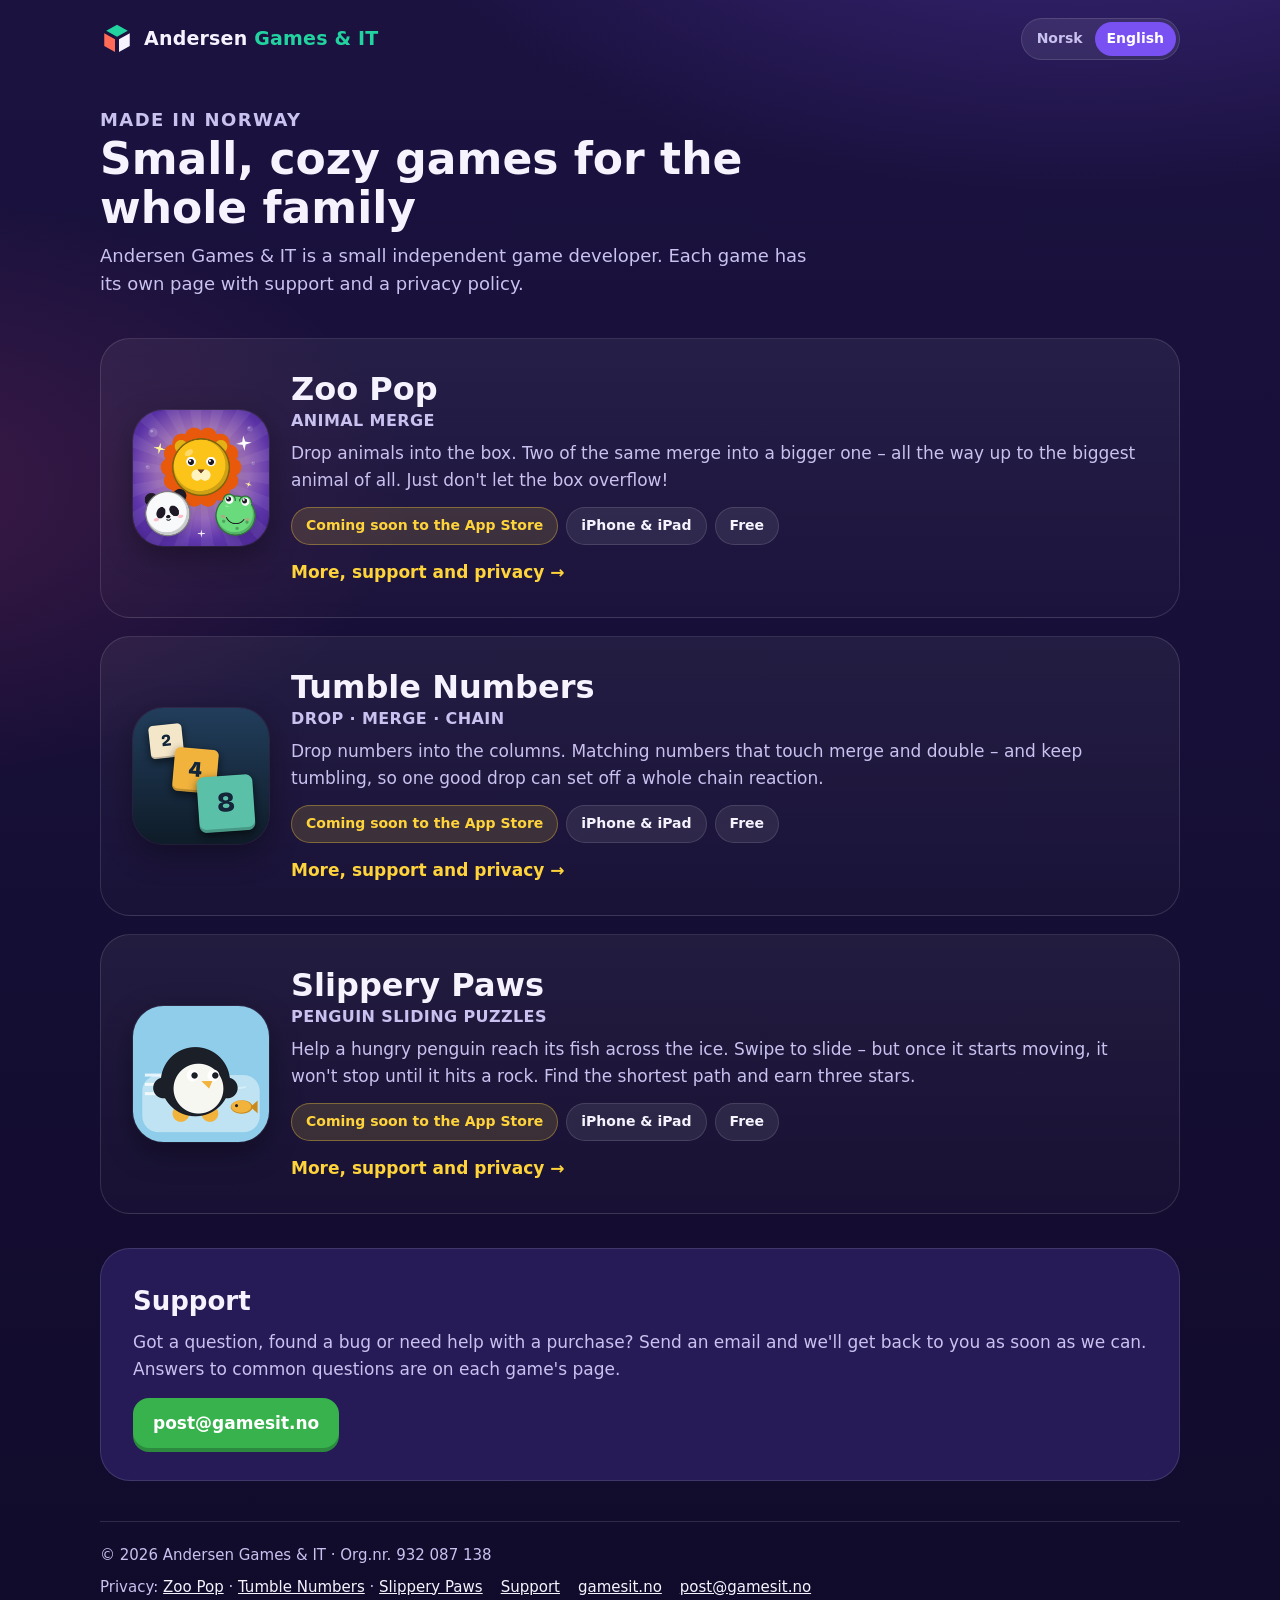
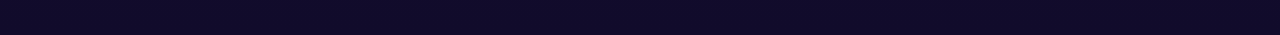
==== commit fbda488d: "Ny logo (byggekloss B4), favicon og app-ikon Co-Authored-By: Claude Opus 5.5 <noreply@anthropic.com>" ====
--- a/index.html
+++ b/index.html
@@ -26,8 +26,8 @@
   <div class="wrap">
     <header class="top">
       <a class="brand" href="./">
-        <img src="img/favicon.png" alt="" width="34" height="34">
-        <span>andersen <b>games &amp; it</b></span>
+        <img src="img/logo.svg" alt="" width="34" height="34">
+        <span>Andersen <b>Games &amp; IT</b></span>
       </a>
       <div class="langs" role="group" aria-label="Language / Språk">
         <button type="button" data-set-lang="nb" aria-pressed="false" lang="nb">Norsk</button>
--- a/assets/site.css
+++ b/assets/site.css
@@ -68,7 +68,7 @@
 }
 .brand img { width: 34px; height: 34px; border-radius: 9px; }
 .brand span { white-space: nowrap; }
-.brand span b { color: var(--yellow); }
+.brand span b { color: #22D3A0; font-weight: 600; }
 
 .langs {
   display: inline-flex;
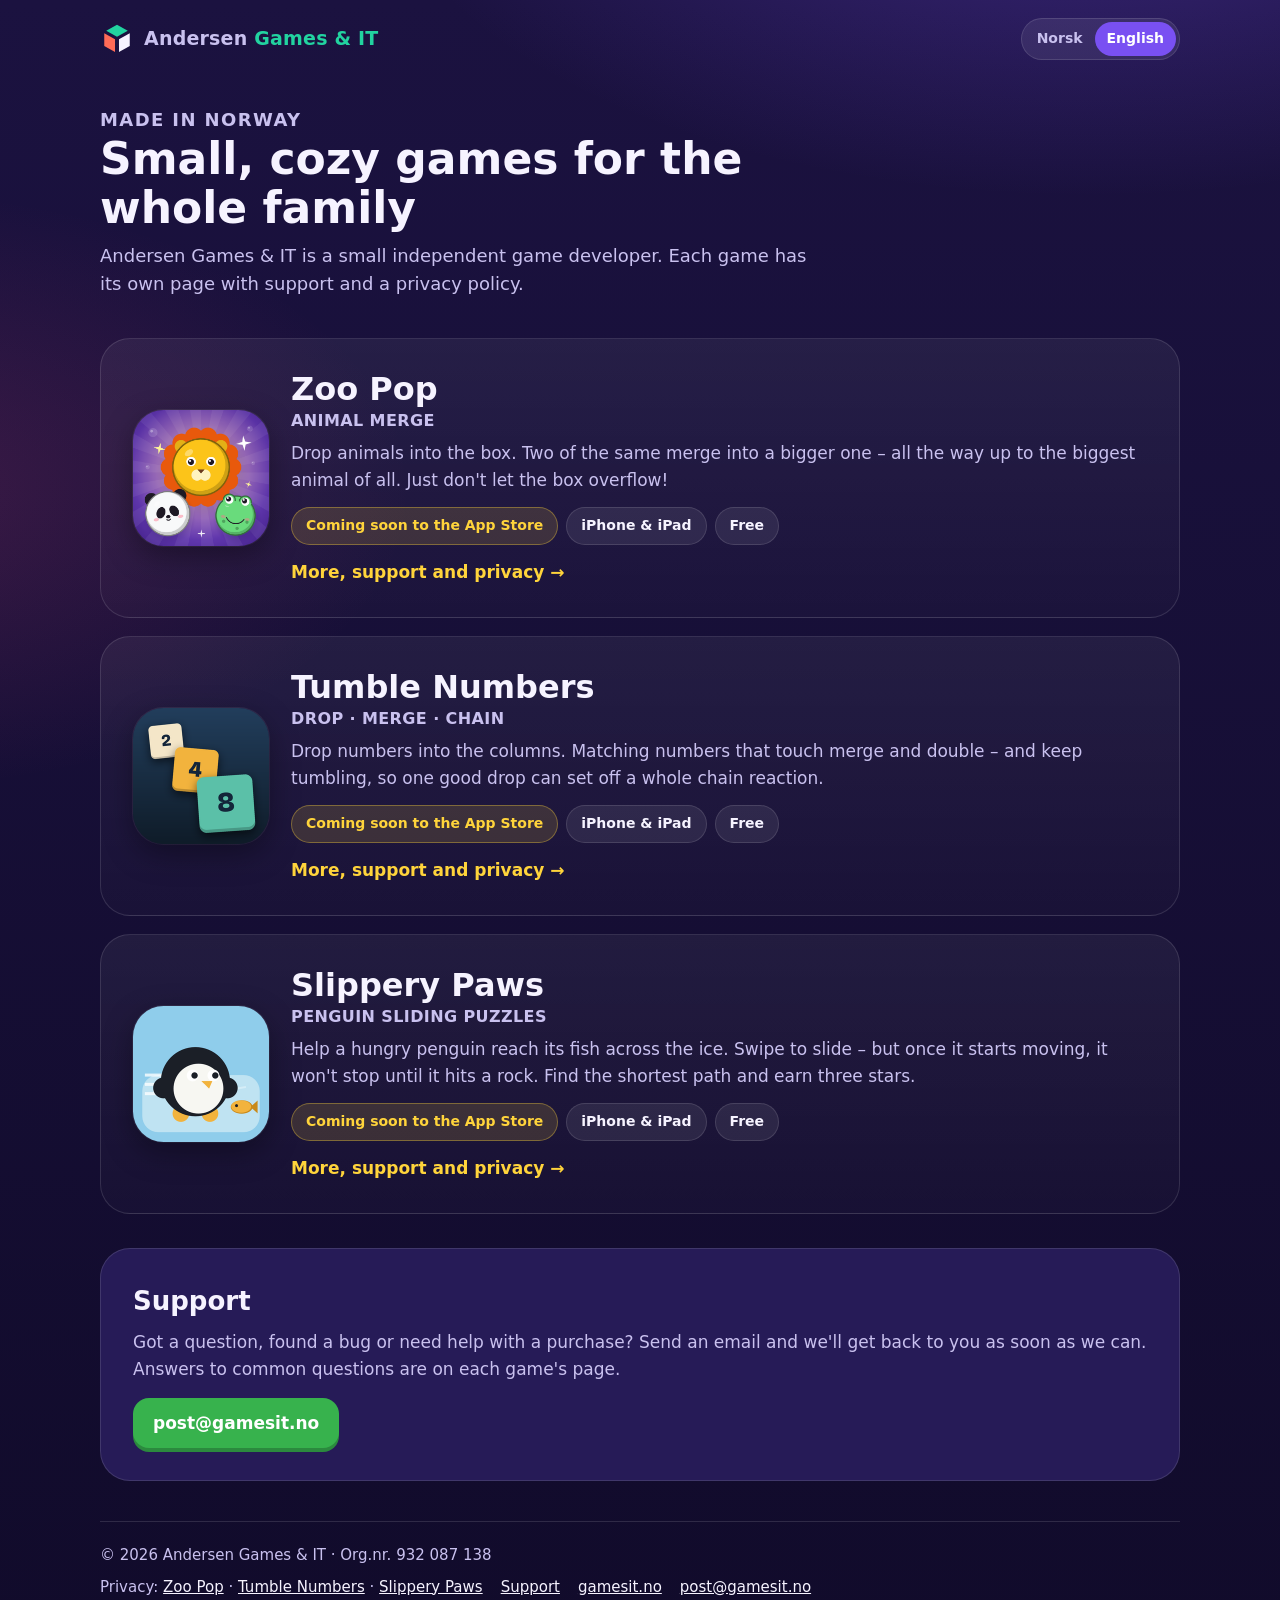
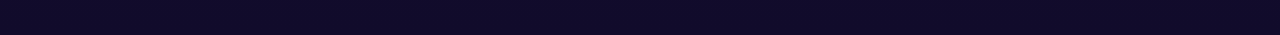
==== commit e620792b: "Dempet farge på «Andersen» i logoteksten på mørk bakgrunn Co-Authored-By: Claude Opus 5.5 <noreply@a" ====
--- a/index.html
+++ b/index.html
@@ -1,127 +1,127 @@
-<!doctype html>
-<html lang="en">
-<head>
-  <meta charset="utf-8">
-  <meta name="viewport" content="width=device-width, initial-scale=1">
-  <title>Andersen Games &amp; IT – Zoo Pop, Tumble Numbers and Slippery Paws</title>
-  <meta name="title-en" content="Andersen Games &amp; IT – Zoo Pop, Tumble Numbers and Slippery Paws">
-  <meta name="title-nb" content="Andersen Games &amp; IT – Zoo Pop, Tumble Numbers og Slippery Paws">
-  <meta name="description" content="Andersen Games &amp; IT makes small, cozy games for the whole family: Zoo Pop: Animal Merge, Tumble Numbers and Slippery Paws.">
-  <meta name="theme-color" content="#1b1240">
-  <meta property="og:title" content="Andersen Games &amp; IT">
-  <meta property="og:description" content="Small, cozy games for the whole family: Zoo Pop, Tumble Numbers and Slippery Paws.">
-  <meta property="og:image" content="https://play.gamesit.no/img/zoopop-icon.png">
-  <meta property="og:url" content="https://play.gamesit.no/">
-  <link rel="canonical" href="https://play.gamesit.no/">
-  <link rel="icon" type="image/png" href="img/favicon.png">
-  <link rel="apple-touch-icon" href="img/apple-touch-icon.png">
-  <link rel="stylesheet" href="assets/site.css">
-  <script src="assets/lang.js"></script>
-  <script>
-    /* Gamle lenker som /#zoopop går til spillets egen side */
-    (function () { var h = location.hash.slice(1); if (["zoopop", "tumble-numbers", "slippery-paws"].indexOf(h) >= 0) location.replace(h + "/" + location.search); })();
-  </script>
-</head>
-<body>
-  <div class="wrap">
-    <header class="top">
-      <a class="brand" href="./">
-        <img src="img/logo.svg" alt="" width="34" height="34">
-        <span>Andersen <b>Games &amp; IT</b></span>
-      </a>
-      <div class="langs" role="group" aria-label="Language / Språk">
-        <button type="button" data-set-lang="nb" aria-pressed="false" lang="nb">Norsk</button>
-        <button type="button" data-set-lang="en" aria-pressed="false" lang="en">English</button>
-      </div>
-    </header>
-
-    <main>
-      <section class="intro">
-        <div data-l="nb" lang="nb">
-          <p class="eyebrow">Laget i Norge</p>
-          <h1>Små, koselige spill for hele familien</h1>
-          <p>Andersen Games &amp; IT er en liten, uavhengig spillutvikler. Hvert spill har sin egen side med brukerstøtte og personvernerklæring.</p>
-        </div>
-        <div data-l="en" lang="en">
-          <p class="eyebrow">Made in Norway</p>
-          <h1>Small, cozy games for the whole family</h1>
-          <p>Andersen Games &amp; IT is a small independent game developer. Each game has its own page with support and a privacy policy.</p>
-        </div>
-      </section>
-
-      <section class="game-grid" aria-label="Spill / Games">
-        <a class="game-card" href="zoopop/">
-          <img class="app-icon" src="img/zoopop-icon.png" alt="" width="136" height="136" loading="lazy">
-          <div>
-            <h2>Zoo Pop<small>ANIMAL MERGE</small></h2>
-            <p data-l="nb" lang="nb">Slipp dyrene ned i boksen. To like dyr smelter sammen til et større – helt opp til det største dyret av dem alle. Men pass på så boksen ikke blir full!</p>
-            <p data-l="en" lang="en">Drop animals into the box. Two of the same merge into a bigger one – all the way up to the biggest animal of all. Just don't let the box overflow!</p>
-            <div class="badges">
-              <span class="badge" data-l="nb" lang="nb">Kommer snart på App Store</span>
-              <span class="badge" data-l="en" lang="en">Coming soon to the App Store</span>
-              <span class="badge soft">iPhone &amp; iPad</span>
-              <span class="badge soft" data-l="nb" lang="nb">Gratis</span>
-              <span class="badge soft" data-l="en" lang="en">Free</span>
-            </div>
-            <span class="more"><span data-l="nb" lang="nb">Les mer, brukerstøtte og personvern →</span><span data-l="en" lang="en">More, support and privacy →</span></span>
-          </div>
-        </a>
-        <a class="game-card" href="tumble-numbers/">
-          <img class="app-icon" src="img/tumble-numbers-icon.png" alt="" width="136" height="136" loading="lazy">
-          <div>
-            <h2>Tumble Numbers<small>DROP · MERGE · CHAIN</small></h2>
-            <p data-l="nb" lang="nb">Slipp tall ned i kolonnene. Like tall som havner inntil hverandre, slår seg sammen og dobles – og faller videre, så ett godt slipp kan sette i gang en hel kjedereaksjon.</p>
-            <p data-l="en" lang="en">Drop numbers into the columns. Matching numbers that touch merge and double – and keep tumbling, so one good drop can set off a whole chain reaction.</p>
-            <div class="badges">
-              <span class="badge" data-l="nb" lang="nb">Kommer snart på App Store</span>
-              <span class="badge" data-l="en" lang="en">Coming soon to the App Store</span>
-              <span class="badge soft">iPhone &amp; iPad</span>
-              <span class="badge soft" data-l="nb" lang="nb">Gratis</span>
-              <span class="badge soft" data-l="en" lang="en">Free</span>
-            </div>
-            <span class="more"><span data-l="nb" lang="nb">Les mer, brukerstøtte og personvern →</span><span data-l="en" lang="en">More, support and privacy →</span></span>
-          </div>
-        </a>
-        <a class="game-card" href="slippery-paws/">
-          <img class="app-icon" src="img/slippery-paws-icon.png" alt="" width="136" height="136" loading="lazy">
-          <div>
-            <h2>Slippery Paws<small>PENGUIN SLIDING PUZZLES</small></h2>
-            <p data-l="nb" lang="nb">Hjelp en sulten pingvin fram til fisken over isen. Sveip for å gli – men når pingvinen først er i gang, stopper den ikke før den treffer en stein. Finn den korteste veien og få tre stjerner.</p>
-            <p data-l="en" lang="en">Help a hungry penguin reach its fish across the ice. Swipe to slide – but once it starts moving, it won't stop until it hits a rock. Find the shortest path and earn three stars.</p>
-            <div class="badges">
-              <span class="badge" data-l="nb" lang="nb">Kommer snart på App Store</span>
-              <span class="badge" data-l="en" lang="en">Coming soon to the App Store</span>
-              <span class="badge soft">iPhone &amp; iPad</span>
-              <span class="badge soft" data-l="nb" lang="nb">Gratis</span>
-              <span class="badge soft" data-l="en" lang="en">Free</span>
-            </div>
-            <span class="more"><span data-l="nb" lang="nb">Les mer, brukerstøtte og personvern →</span><span data-l="en" lang="en">More, support and privacy →</span></span>
-          </div>
-        </a>
-      </section>
-
-      <section class="support support-single" id="support" aria-labelledby="support-title">
-        <div>
-          <h2 id="support-title"><span data-l="nb" lang="nb">Brukerstøtte</span><span data-l="en" lang="en">Support</span></h2>
-          <p data-l="nb" lang="nb">Har du spørsmål, funnet en feil eller trenger hjelp med et kjøp? Send en e-post, så svarer vi så fort vi kan. Svar på vanlige spørsmål finner du på siden til hvert spill.</p>
-          <p data-l="en" lang="en">Got a question, found a bug or need help with a purchase? Send an email and we'll get back to you as soon as we can. Answers to common questions are on each game's page.</p>
-          <a class="btn" href="mailto:post@gamesit.no">post@gamesit.no</a>
-        </div>
-      </section>
-    </main>
-
-    <footer class="foot">
-      <span>© 2026 Andersen Games &amp; IT · Org.nr. 932 087 138</span>
-      <nav aria-label="Footer">
-        <span><span data-l="nb" lang="nb">Personvern:</span><span data-l="en" lang="en">Privacy:</span>
-          <a href="zoopop/personvern.html">Zoo Pop</a> ·
-          <a href="tumble-numbers/personvern.html">Tumble Numbers</a> ·
-          <a href="slippery-paws/personvern.html">Slippery Paws</a></span>
-        <a href="#support"><span data-l="nb" lang="nb">Brukerstøtte</span><span data-l="en" lang="en">Support</span></a>
-        <a href="https://gamesit.no/">gamesit.no</a>
-        <a href="mailto:post@gamesit.no">post@gamesit.no</a>
-      </nav>
-    </footer>
-  </div>
-</body>
-</html>
+<!doctype html>
+<html lang="en">
+<head>
+  <meta charset="utf-8">
+  <meta name="viewport" content="width=device-width, initial-scale=1">
+  <title>Andersen Games &amp; IT – Zoo Pop, Tumble Numbers and Slippery Paws</title>
+  <meta name="title-en" content="Andersen Games &amp; IT – Zoo Pop, Tumble Numbers and Slippery Paws">
+  <meta name="title-nb" content="Andersen Games &amp; IT – Zoo Pop, Tumble Numbers og Slippery Paws">
+  <meta name="description" content="Andersen Games &amp; IT makes small, cozy games for the whole family: Zoo Pop: Animal Merge, Tumble Numbers and Slippery Paws.">
+  <meta name="theme-color" content="#1b1240">
+  <meta property="og:title" content="Andersen Games &amp; IT">
+  <meta property="og:description" content="Small, cozy games for the whole family: Zoo Pop, Tumble Numbers and Slippery Paws.">
+  <meta property="og:image" content="https://play.gamesit.no/img/zoopop-icon.png">
+  <meta property="og:url" content="https://play.gamesit.no/">
+  <link rel="canonical" href="https://play.gamesit.no/">
+  <link rel="icon" type="image/png" href="img/favicon.png">
+  <link rel="apple-touch-icon" href="img/apple-touch-icon.png">
+  <link rel="stylesheet" href="assets/site.css">
+  <script src="assets/lang.js"></script>
+  <script>
+    /* Gamle lenker som /#zoopop går til spillets egen side */
+    (function () { var h = location.hash.slice(1); if (["zoopop", "tumble-numbers", "slippery-paws"].indexOf(h) >= 0) location.replace(h + "/" + location.search); })();
+  </script>
+</head>
+<body>
+  <div class="wrap">
+    <header class="top">
+      <a class="brand" href="./">
+        <img src="img/logo.svg" alt="" width="34" height="34">
+        <span>Andersen <b>Games &amp; IT</b></span>
+      </a>
+      <div class="langs" role="group" aria-label="Language / Språk">
+        <button type="button" data-set-lang="nb" aria-pressed="false" lang="nb">Norsk</button>
+        <button type="button" data-set-lang="en" aria-pressed="false" lang="en">English</button>
+      </div>
+    </header>
+
+    <main>
+      <section class="intro">
+        <div data-l="nb" lang="nb">
+          <p class="eyebrow">Laget i Norge</p>
+          <h1>Små, koselige spill for hele familien</h1>
+          <p>Andersen Games &amp; IT er en liten, uavhengig spillutvikler. Hvert spill har sin egen side med brukerstøtte og personvernerklæring.</p>
+        </div>
+        <div data-l="en" lang="en">
+          <p class="eyebrow">Made in Norway</p>
+          <h1>Small, cozy games for the whole family</h1>
+          <p>Andersen Games &amp; IT is a small independent game developer. Each game has its own page with support and a privacy policy.</p>
+        </div>
+      </section>
+
+      <section class="game-grid" aria-label="Spill / Games">
+        <a class="game-card" href="zoopop/">
+          <img class="app-icon" src="img/zoopop-icon.png" alt="" width="136" height="136" loading="lazy">
+          <div>
+            <h2>Zoo Pop<small>ANIMAL MERGE</small></h2>
+            <p data-l="nb" lang="nb">Slipp dyrene ned i boksen. To like dyr smelter sammen til et større – helt opp til det største dyret av dem alle. Men pass på så boksen ikke blir full!</p>
+            <p data-l="en" lang="en">Drop animals into the box. Two of the same merge into a bigger one – all the way up to the biggest animal of all. Just don't let the box overflow!</p>
+            <div class="badges">
+              <span class="badge" data-l="nb" lang="nb">Kommer snart på App Store</span>
+              <span class="badge" data-l="en" lang="en">Coming soon to the App Store</span>
+              <span class="badge soft">iPhone &amp; iPad</span>
+              <span class="badge soft" data-l="nb" lang="nb">Gratis</span>
+              <span class="badge soft" data-l="en" lang="en">Free</span>
+            </div>
+            <span class="more"><span data-l="nb" lang="nb">Les mer, brukerstøtte og personvern →</span><span data-l="en" lang="en">More, support and privacy →</span></span>
+          </div>
+        </a>
+        <a class="game-card" href="tumble-numbers/">
+          <img class="app-icon" src="img/tumble-numbers-icon.png" alt="" width="136" height="136" loading="lazy">
+          <div>
+            <h2>Tumble Numbers<small>DROP · MERGE · CHAIN</small></h2>
+            <p data-l="nb" lang="nb">Slipp tall ned i kolonnene. Like tall som havner inntil hverandre, slår seg sammen og dobles – og faller videre, så ett godt slipp kan sette i gang en hel kjedereaksjon.</p>
+            <p data-l="en" lang="en">Drop numbers into the columns. Matching numbers that touch merge and double – and keep tumbling, so one good drop can set off a whole chain reaction.</p>
+            <div class="badges">
+              <span class="badge" data-l="nb" lang="nb">Kommer snart på App Store</span>
+              <span class="badge" data-l="en" lang="en">Coming soon to the App Store</span>
+              <span class="badge soft">iPhone &amp; iPad</span>
+              <span class="badge soft" data-l="nb" lang="nb">Gratis</span>
+              <span class="badge soft" data-l="en" lang="en">Free</span>
+            </div>
+            <span class="more"><span data-l="nb" lang="nb">Les mer, brukerstøtte og personvern →</span><span data-l="en" lang="en">More, support and privacy →</span></span>
+          </div>
+        </a>
+        <a class="game-card" href="slippery-paws/">
+          <img class="app-icon" src="img/slippery-paws-icon.png" alt="" width="136" height="136" loading="lazy">
+          <div>
+            <h2>Slippery Paws<small>PENGUIN SLIDING PUZZLES</small></h2>
+            <p data-l="nb" lang="nb">Hjelp en sulten pingvin fram til fisken over isen. Sveip for å gli – men når pingvinen først er i gang, stopper den ikke før den treffer en stein. Finn den korteste veien og få tre stjerner.</p>
+            <p data-l="en" lang="en">Help a hungry penguin reach its fish across the ice. Swipe to slide – but once it starts moving, it won't stop until it hits a rock. Find the shortest path and earn three stars.</p>
+            <div class="badges">
+              <span class="badge" data-l="nb" lang="nb">Kommer snart på App Store</span>
+              <span class="badge" data-l="en" lang="en">Coming soon to the App Store</span>
+              <span class="badge soft">iPhone &amp; iPad</span>
+              <span class="badge soft" data-l="nb" lang="nb">Gratis</span>
+              <span class="badge soft" data-l="en" lang="en">Free</span>
+            </div>
+            <span class="more"><span data-l="nb" lang="nb">Les mer, brukerstøtte og personvern →</span><span data-l="en" lang="en">More, support and privacy →</span></span>
+          </div>
+        </a>
+      </section>
+
+      <section class="support support-single" id="support" aria-labelledby="support-title">
+        <div>
+          <h2 id="support-title"><span data-l="nb" lang="nb">Brukerstøtte</span><span data-l="en" lang="en">Support</span></h2>
+          <p data-l="nb" lang="nb">Har du spørsmål, funnet en feil eller trenger hjelp med et kjøp? Send en e-post, så svarer vi så fort vi kan. Svar på vanlige spørsmål finner du på siden til hvert spill.</p>
+          <p data-l="en" lang="en">Got a question, found a bug or need help with a purchase? Send an email and we'll get back to you as soon as we can. Answers to common questions are on each game's page.</p>
+          <a class="btn" href="mailto:post@gamesit.no">post@gamesit.no</a>
+        </div>
+      </section>
+    </main>
+
+    <footer class="foot">
+      <span>© 2026 Andersen Games &amp; IT · Org.nr. 932 087 138</span>
+      <nav aria-label="Footer">
+        <span><span data-l="nb" lang="nb">Personvern:</span><span data-l="en" lang="en">Privacy:</span>
+          <a href="zoopop/personvern.html">Zoo Pop</a> ·
+          <a href="tumble-numbers/personvern.html">Tumble Numbers</a> ·
+          <a href="slippery-paws/personvern.html">Slippery Paws</a></span>
+        <a href="#support"><span data-l="nb" lang="nb">Brukerstøtte</span><span data-l="en" lang="en">Support</span></a>
+        <a href="https://gamesit.no/">gamesit.no</a>
+        <a href="mailto:post@gamesit.no">post@gamesit.no</a>
+      </nav>
+    </footer>
+  </div>
+</body>
+</html>
--- a/assets/site.css
+++ b/assets/site.css
@@ -68,6 +68,7 @@
 }
 .brand img { width: 34px; height: 34px; border-radius: 9px; }
 .brand span { white-space: nowrap; }
+.brand span { color: #C9C1EF; }
 .brand span b { color: #22D3A0; font-weight: 600; }
 
 .langs {
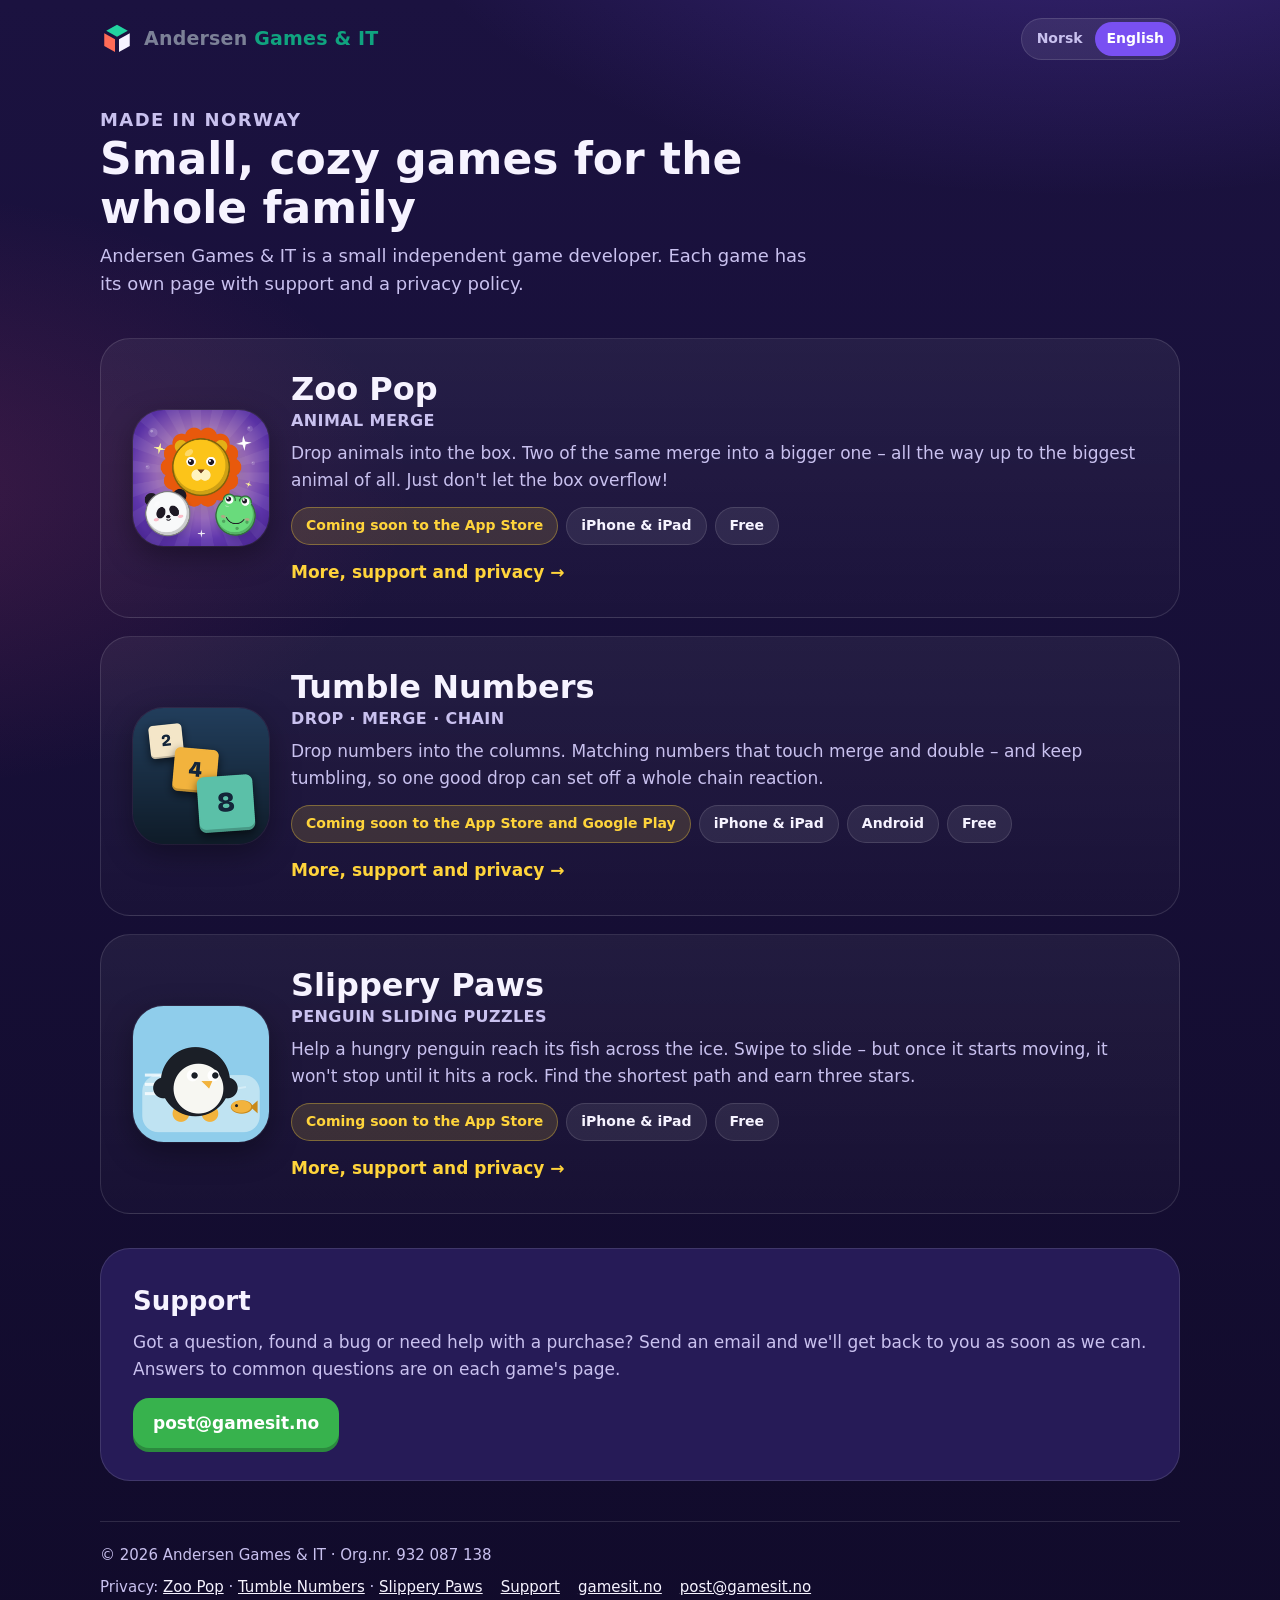
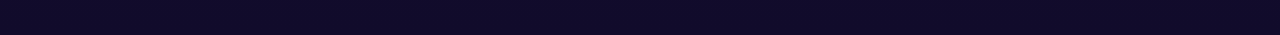
==== commit a3306cad: "Tumble Numbers: Google Play og Android" ====
--- a/index.html
+++ b/index.html
@@ -73,9 +73,10 @@
             <p data-l="nb" lang="nb">Slipp tall ned i kolonnene. Like tall som havner inntil hverandre, slår seg sammen og dobles – og faller videre, så ett godt slipp kan sette i gang en hel kjedereaksjon.</p>
             <p data-l="en" lang="en">Drop numbers into the columns. Matching numbers that touch merge and double – and keep tumbling, so one good drop can set off a whole chain reaction.</p>
             <div class="badges">
-              <span class="badge" data-l="nb" lang="nb">Kommer snart på App Store</span>
-              <span class="badge" data-l="en" lang="en">Coming soon to the App Store</span>
+              <span class="badge" data-l="nb" lang="nb">Kommer snart på App Store og Google Play</span>
+              <span class="badge" data-l="en" lang="en">Coming soon to the App Store and Google Play</span>
               <span class="badge soft">iPhone &amp; iPad</span>
+              <span class="badge soft">Android</span>
               <span class="badge soft" data-l="nb" lang="nb">Gratis</span>
               <span class="badge soft" data-l="en" lang="en">Free</span>
             </div>
--- a/assets/site.css
+++ b/assets/site.css
@@ -68,8 +68,8 @@
 }
 .brand img { width: 34px; height: 34px; border-radius: 9px; }
 .brand span { white-space: nowrap; }
-.brand span { color: #C9C1EF; }
-.brand span b { color: #22D3A0; font-weight: 600; }
+.brand span { color: #7C8197; }
+.brand span b { color: #10A37F; font-weight: 600; }
 
 .langs {
   display: inline-flex;
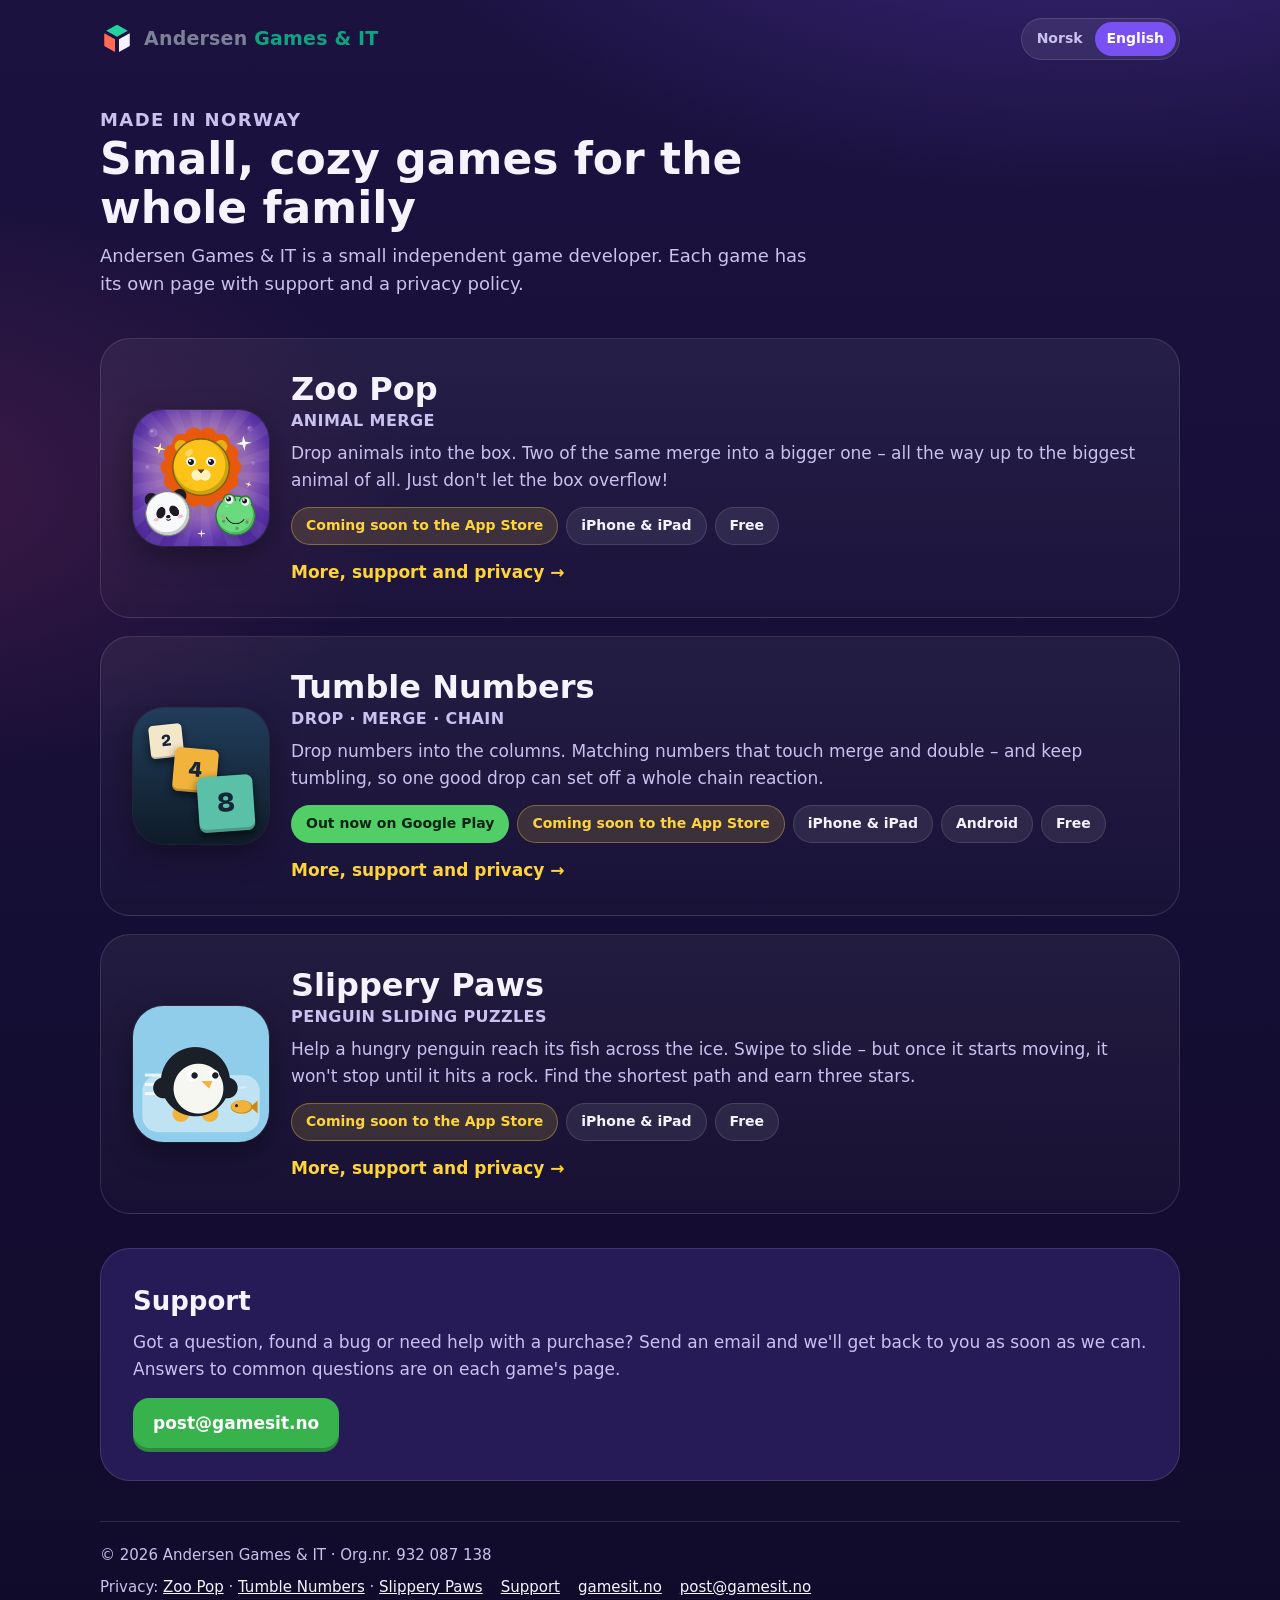
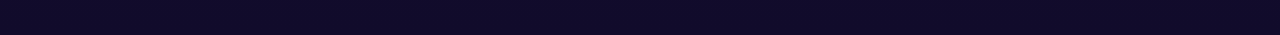
==== commit 7d3ac55b: "Tumble Numbers: link to Google Play The game page gets a "Get it on Google Play" button, and the car" ====
--- a/index.html
+++ b/index.html
@@ -73,8 +73,10 @@
             <p data-l="nb" lang="nb">Slipp tall ned i kolonnene. Like tall som havner inntil hverandre, slår seg sammen og dobles – og faller videre, så ett godt slipp kan sette i gang en hel kjedereaksjon.</p>
             <p data-l="en" lang="en">Drop numbers into the columns. Matching numbers that touch merge and double – and keep tumbling, so one good drop can set off a whole chain reaction.</p>
             <div class="badges">
-              <span class="badge" data-l="nb" lang="nb">Kommer snart på App Store og Google Play</span>
-              <span class="badge" data-l="en" lang="en">Coming soon to the App Store and Google Play</span>
+              <span class="badge store" data-l="nb" lang="nb">Ute på Google Play</span>
+              <span class="badge store" data-l="en" lang="en">Out now on Google Play</span>
+              <span class="badge" data-l="nb" lang="nb">Kommer snart på App Store</span>
+              <span class="badge" data-l="en" lang="en">Coming soon to the App Store</span>
               <span class="badge soft">iPhone &amp; iPad</span>
               <span class="badge soft">Android</span>
               <span class="badge soft" data-l="nb" lang="nb">Gratis</span>
--- a/assets/site.css
+++ b/assets/site.css
@@ -143,6 +143,10 @@
   border: 1px solid rgba(255, 212, 59, 0.35);
 }
 .badge.soft { background: rgba(255, 255, 255, 0.08); color: var(--text); border-color: var(--line); }
+.badge.store { background: var(--green-hi); color: #0f2416; border-color: transparent; }
+a.badge.store { text-decoration: none; min-height: 44px; box-shadow: 0 3px 0 #2b8a3e; }
+a.badge.store:hover { background: #8ce99a; }
+a.badge.store:focus-visible { outline: 3px solid var(--yellow); outline-offset: 3px; }
 
 .shots {
   display: grid;
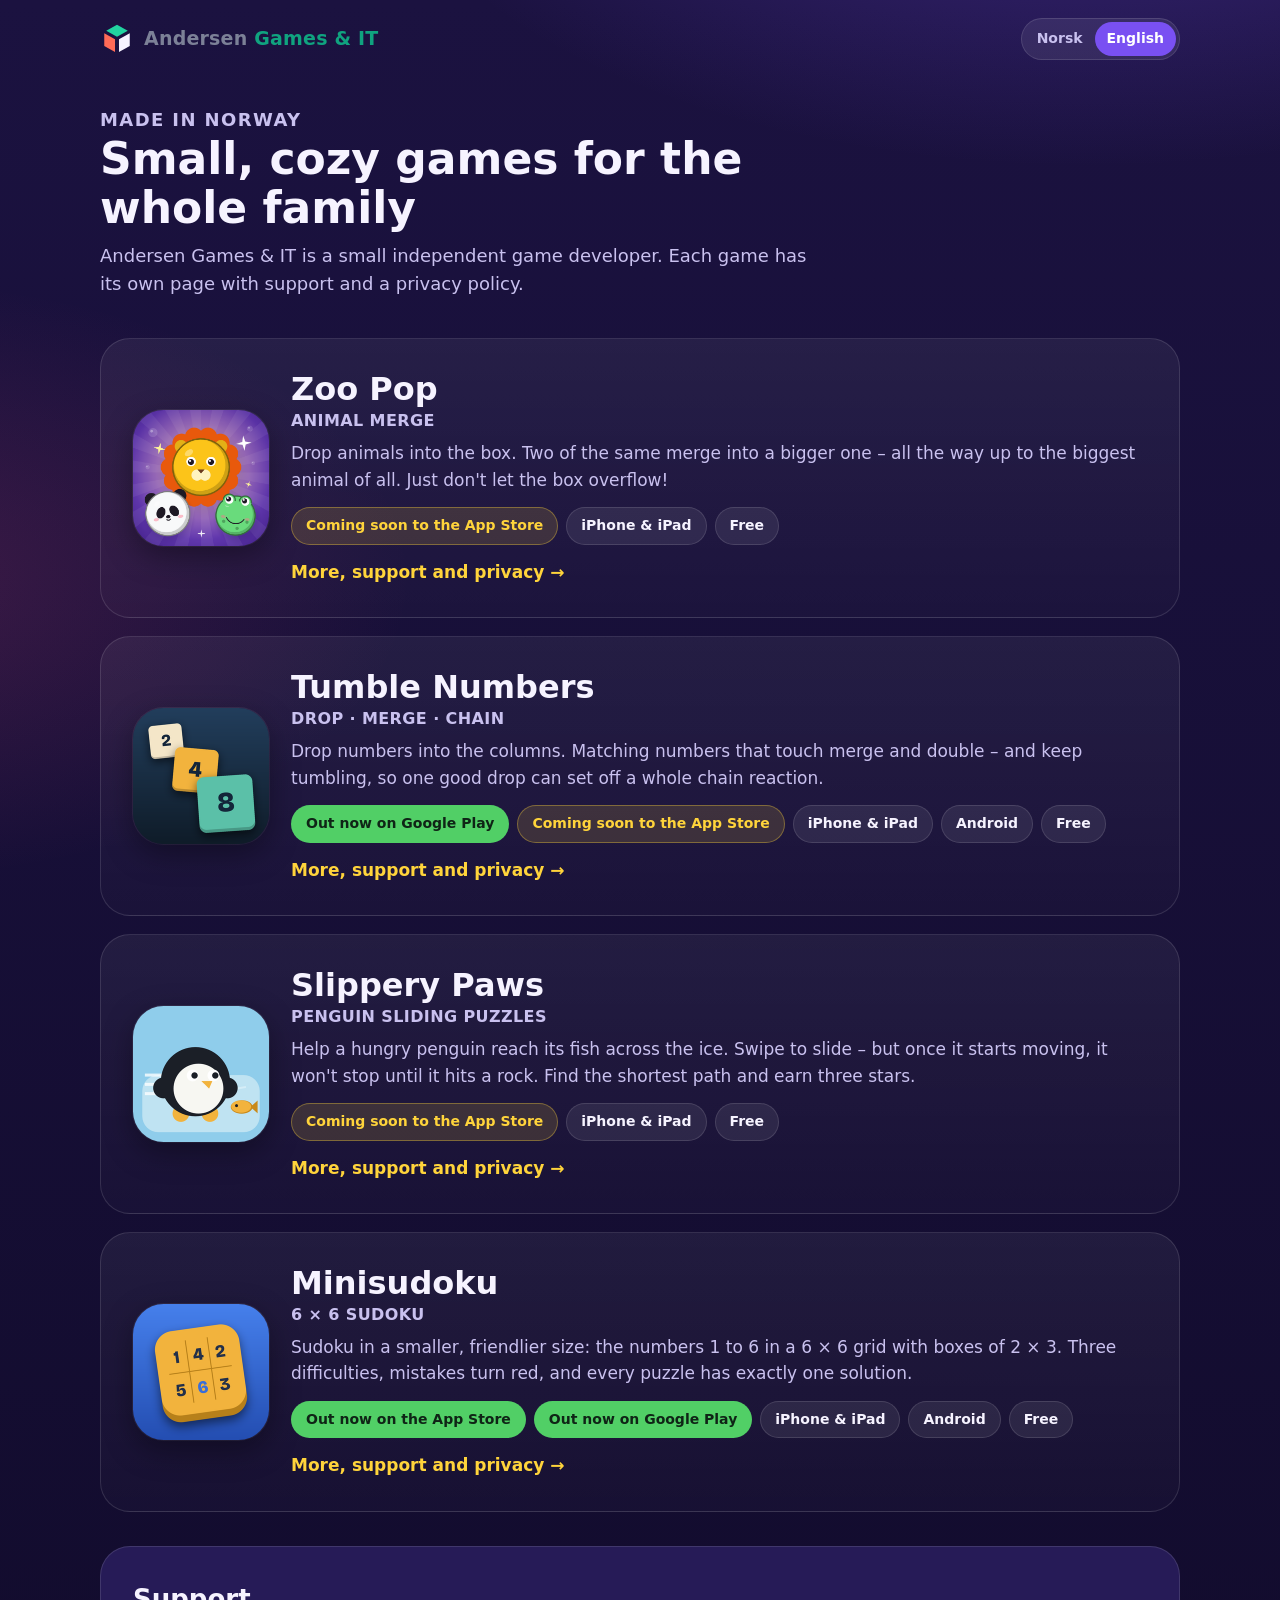
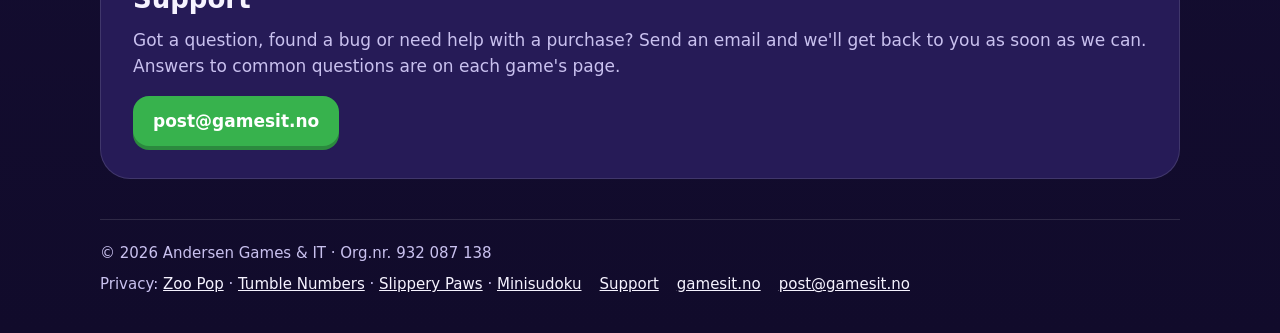
==== commit a3cbd1cd: "Minisudoku: egen side og kort på forsiden - minisudoku/index.html med beskrivelse, tre skjermbilder," ====
--- a/index.html
+++ b/index.html
@@ -3,13 +3,13 @@
 <head>
   <meta charset="utf-8">
   <meta name="viewport" content="width=device-width, initial-scale=1">
-  <title>Andersen Games &amp; IT – Zoo Pop, Tumble Numbers and Slippery Paws</title>
-  <meta name="title-en" content="Andersen Games &amp; IT – Zoo Pop, Tumble Numbers and Slippery Paws">
-  <meta name="title-nb" content="Andersen Games &amp; IT – Zoo Pop, Tumble Numbers og Slippery Paws">
-  <meta name="description" content="Andersen Games &amp; IT makes small, cozy games for the whole family: Zoo Pop: Animal Merge, Tumble Numbers and Slippery Paws.">
+  <title>Andersen Games &amp; IT – Zoo Pop, Tumble Numbers, Slippery Paws and Minisudoku</title>
+  <meta name="title-en" content="Andersen Games &amp; IT – Zoo Pop, Tumble Numbers, Slippery Paws and Minisudoku">
+  <meta name="title-nb" content="Andersen Games &amp; IT – Zoo Pop, Tumble Numbers, Slippery Paws og Minisudoku">
+  <meta name="description" content="Andersen Games &amp; IT makes small, cozy games for the whole family: Zoo Pop: Animal Merge, Tumble Numbers, Slippery Paws and Minisudoku.">
   <meta name="theme-color" content="#1b1240">
   <meta property="og:title" content="Andersen Games &amp; IT">
-  <meta property="og:description" content="Small, cozy games for the whole family: Zoo Pop, Tumble Numbers and Slippery Paws.">
+  <meta property="og:description" content="Small, cozy games for the whole family: Zoo Pop, Tumble Numbers, Slippery Paws and Minisudoku.">
   <meta property="og:image" content="https://play.gamesit.no/img/zoopop-icon.png">
   <meta property="og:url" content="https://play.gamesit.no/">
   <link rel="canonical" href="https://play.gamesit.no/">
@@ -19,7 +19,7 @@
   <script src="assets/lang.js"></script>
   <script>
     /* Gamle lenker som /#zoopop går til spillets egen side */
-    (function () { var h = location.hash.slice(1); if (["zoopop", "tumble-numbers", "slippery-paws"].indexOf(h) >= 0) location.replace(h + "/" + location.search); })();
+    (function () { var h = location.hash.slice(1); if (["zoopop", "tumble-numbers", "slippery-paws", "minisudoku"].indexOf(h) >= 0) location.replace(h + "/" + location.search); })();
   </script>
 </head>
 <body>
@@ -101,6 +101,25 @@
             <span class="more"><span data-l="nb" lang="nb">Les mer, brukerstøtte og personvern →</span><span data-l="en" lang="en">More, support and privacy →</span></span>
           </div>
         </a>
+        <a class="game-card" href="minisudoku/">
+          <img class="app-icon" src="img/minisudoku-icon.png" alt="" width="136" height="136" loading="lazy">
+          <div>
+            <h2>Minisudoku<small>6&nbsp;×&nbsp;6 SUDOKU</small></h2>
+            <p data-l="nb" lang="nb">Sudoku i en mindre og vennligere størrelse: tallene 1 til 6 i et rutenett på 6&nbsp;×&nbsp;6 med bokser på 2&nbsp;×&nbsp;3. Tre vanskelighetsgrader, feil blir røde, og hvert brett har nøyaktig én løsning.</p>
+            <p data-l="en" lang="en">Sudoku in a smaller, friendlier size: the numbers 1 to 6 in a 6&nbsp;×&nbsp;6 grid with boxes of 2&nbsp;×&nbsp;3. Three difficulties, mistakes turn red, and every puzzle has exactly one solution.</p>
+            <div class="badges">
+              <span class="badge store" data-l="nb" lang="nb">Ute på App Store</span>
+              <span class="badge store" data-l="en" lang="en">Out now on the App Store</span>
+              <span class="badge store" data-l="nb" lang="nb">Ute på Google Play</span>
+              <span class="badge store" data-l="en" lang="en">Out now on Google Play</span>
+              <span class="badge soft">iPhone &amp; iPad</span>
+              <span class="badge soft">Android</span>
+              <span class="badge soft" data-l="nb" lang="nb">Gratis</span>
+              <span class="badge soft" data-l="en" lang="en">Free</span>
+            </div>
+            <span class="more"><span data-l="nb" lang="nb">Les mer, brukerstøtte og personvern →</span><span data-l="en" lang="en">More, support and privacy →</span></span>
+          </div>
+        </a>
       </section>
 
       <section class="support support-single" id="support" aria-labelledby="support-title">
@@ -119,7 +138,8 @@
         <span><span data-l="nb" lang="nb">Personvern:</span><span data-l="en" lang="en">Privacy:</span>
           <a href="zoopop/personvern.html">Zoo Pop</a> ·
           <a href="tumble-numbers/personvern.html">Tumble Numbers</a> ·
-          <a href="slippery-paws/personvern.html">Slippery Paws</a></span>
+          <a href="slippery-paws/personvern.html">Slippery Paws</a> ·
+          <a href="minisudoku/personvern.html">Minisudoku</a></span>
         <a href="#support"><span data-l="nb" lang="nb">Brukerstøtte</span><span data-l="en" lang="en">Support</span></a>
         <a href="https://gamesit.no/">gamesit.no</a>
         <a href="mailto:post@gamesit.no">post@gamesit.no</a>
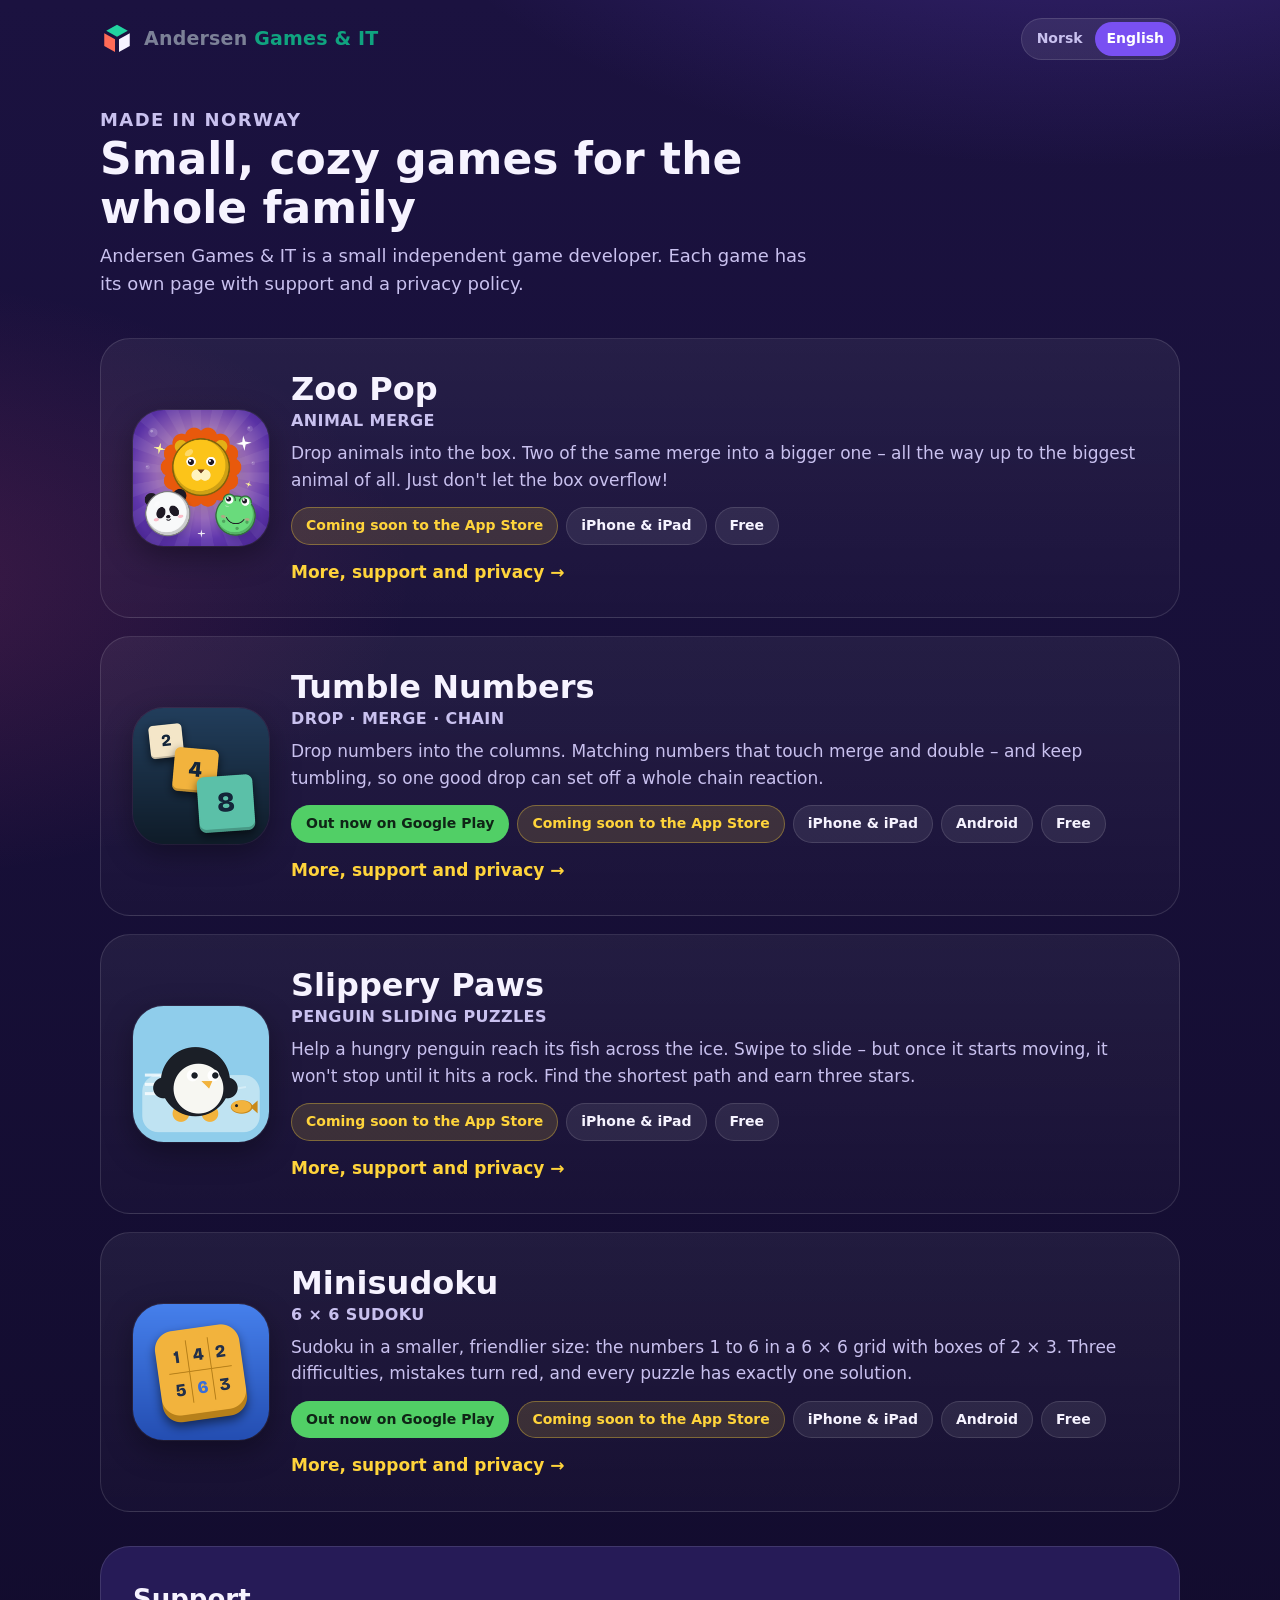
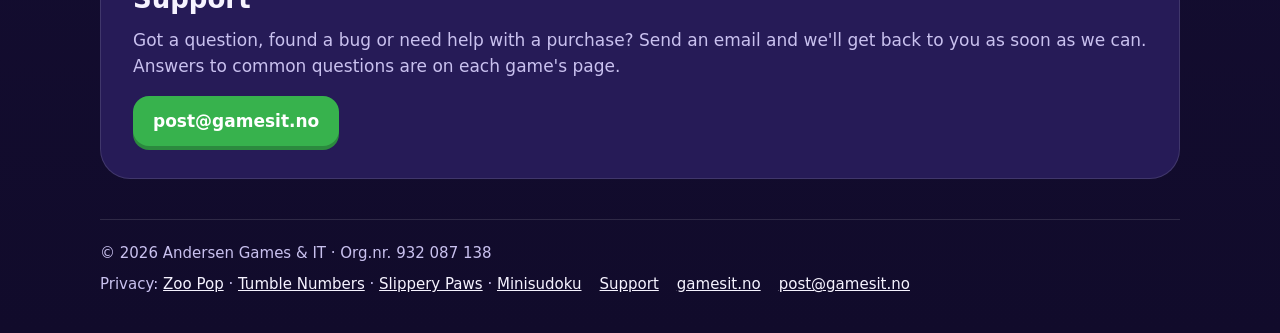
==== commit 7749eae3: "Minisudoku: ute på Google Play, kommer snart på App Store Co-Authored-By: Claude Opus 5.5 <noreply@a" ====
--- a/index.html
+++ b/index.html
@@ -108,10 +108,10 @@
             <p data-l="nb" lang="nb">Sudoku i en mindre og vennligere størrelse: tallene 1 til 6 i et rutenett på 6&nbsp;×&nbsp;6 med bokser på 2&nbsp;×&nbsp;3. Tre vanskelighetsgrader, feil blir røde, og hvert brett har nøyaktig én løsning.</p>
             <p data-l="en" lang="en">Sudoku in a smaller, friendlier size: the numbers 1 to 6 in a 6&nbsp;×&nbsp;6 grid with boxes of 2&nbsp;×&nbsp;3. Three difficulties, mistakes turn red, and every puzzle has exactly one solution.</p>
             <div class="badges">
-              <span class="badge store" data-l="nb" lang="nb">Ute på App Store</span>
-              <span class="badge store" data-l="en" lang="en">Out now on the App Store</span>
               <span class="badge store" data-l="nb" lang="nb">Ute på Google Play</span>
               <span class="badge store" data-l="en" lang="en">Out now on Google Play</span>
+              <span class="badge" data-l="nb" lang="nb">Kommer snart på App Store</span>
+              <span class="badge" data-l="en" lang="en">Coming soon to the App Store</span>
               <span class="badge soft">iPhone &amp; iPad</span>
               <span class="badge soft">Android</span>
               <span class="badge soft" data-l="nb" lang="nb">Gratis</span>
